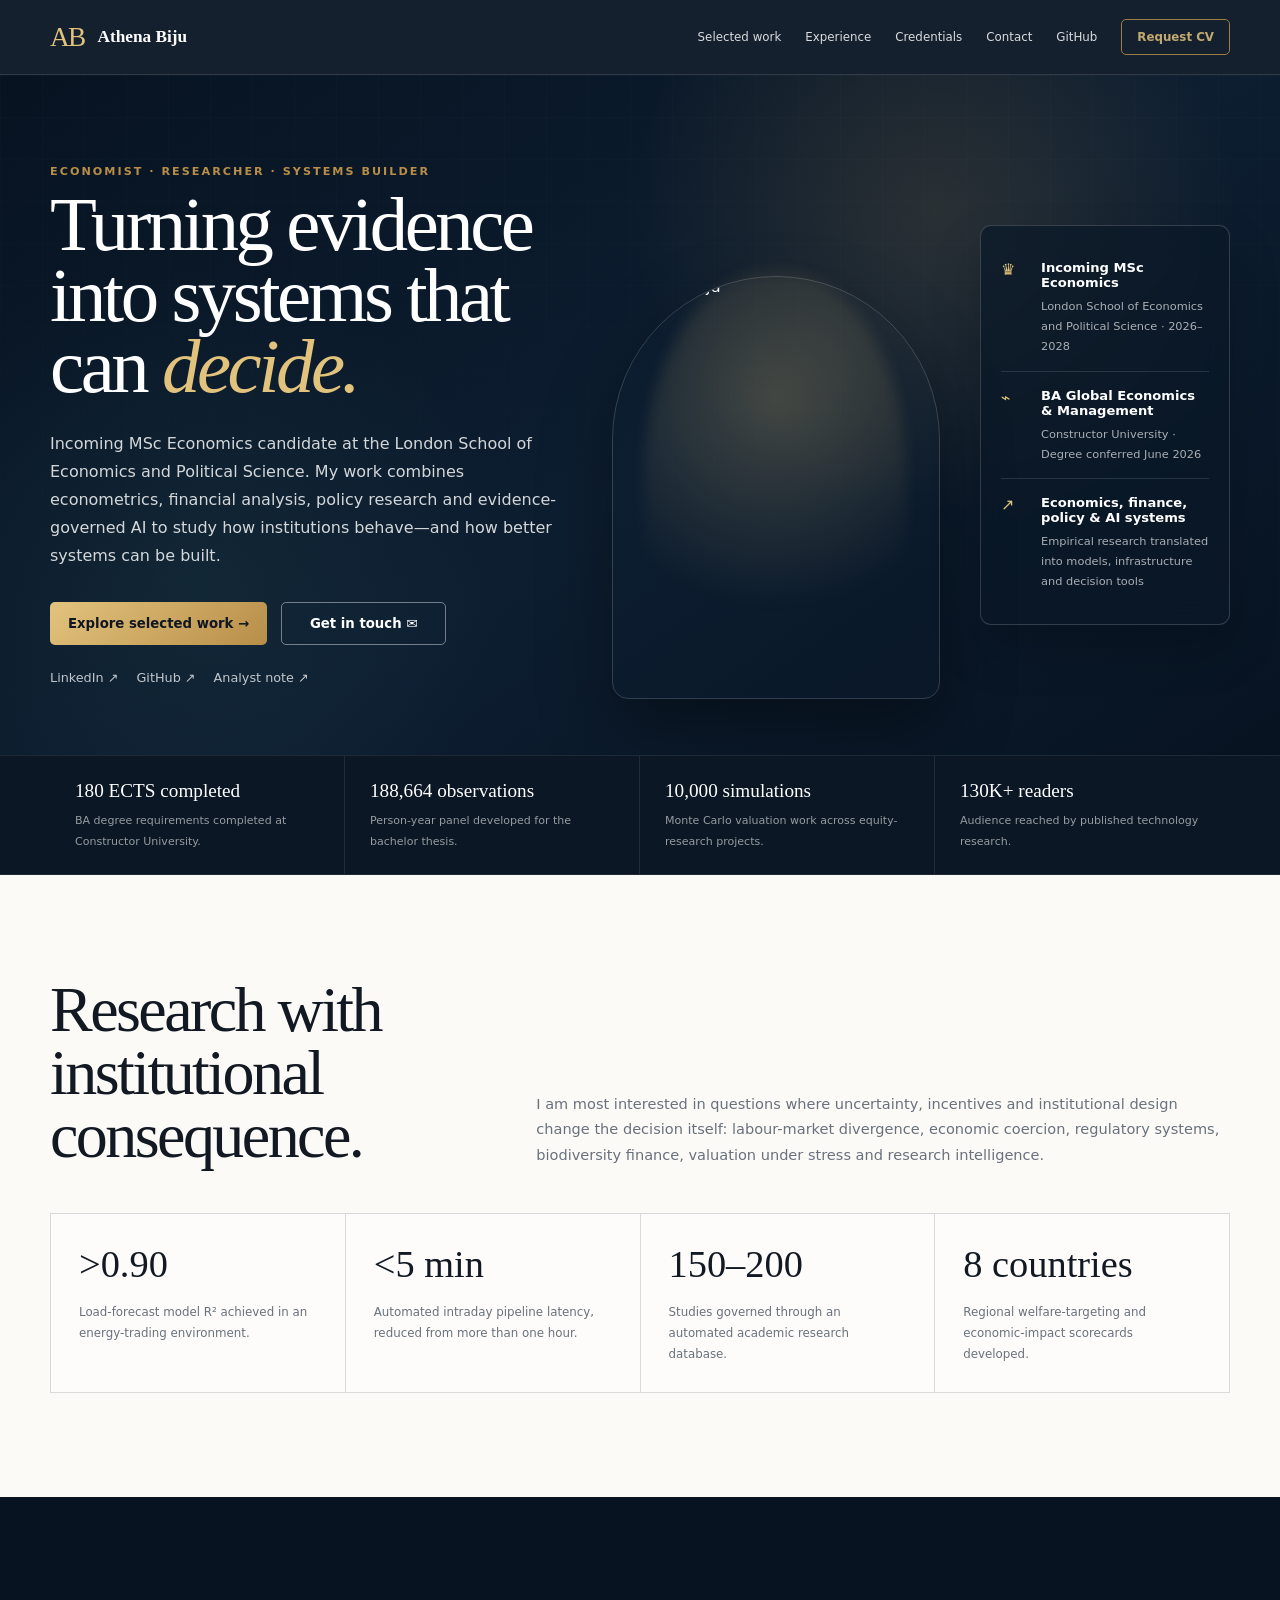
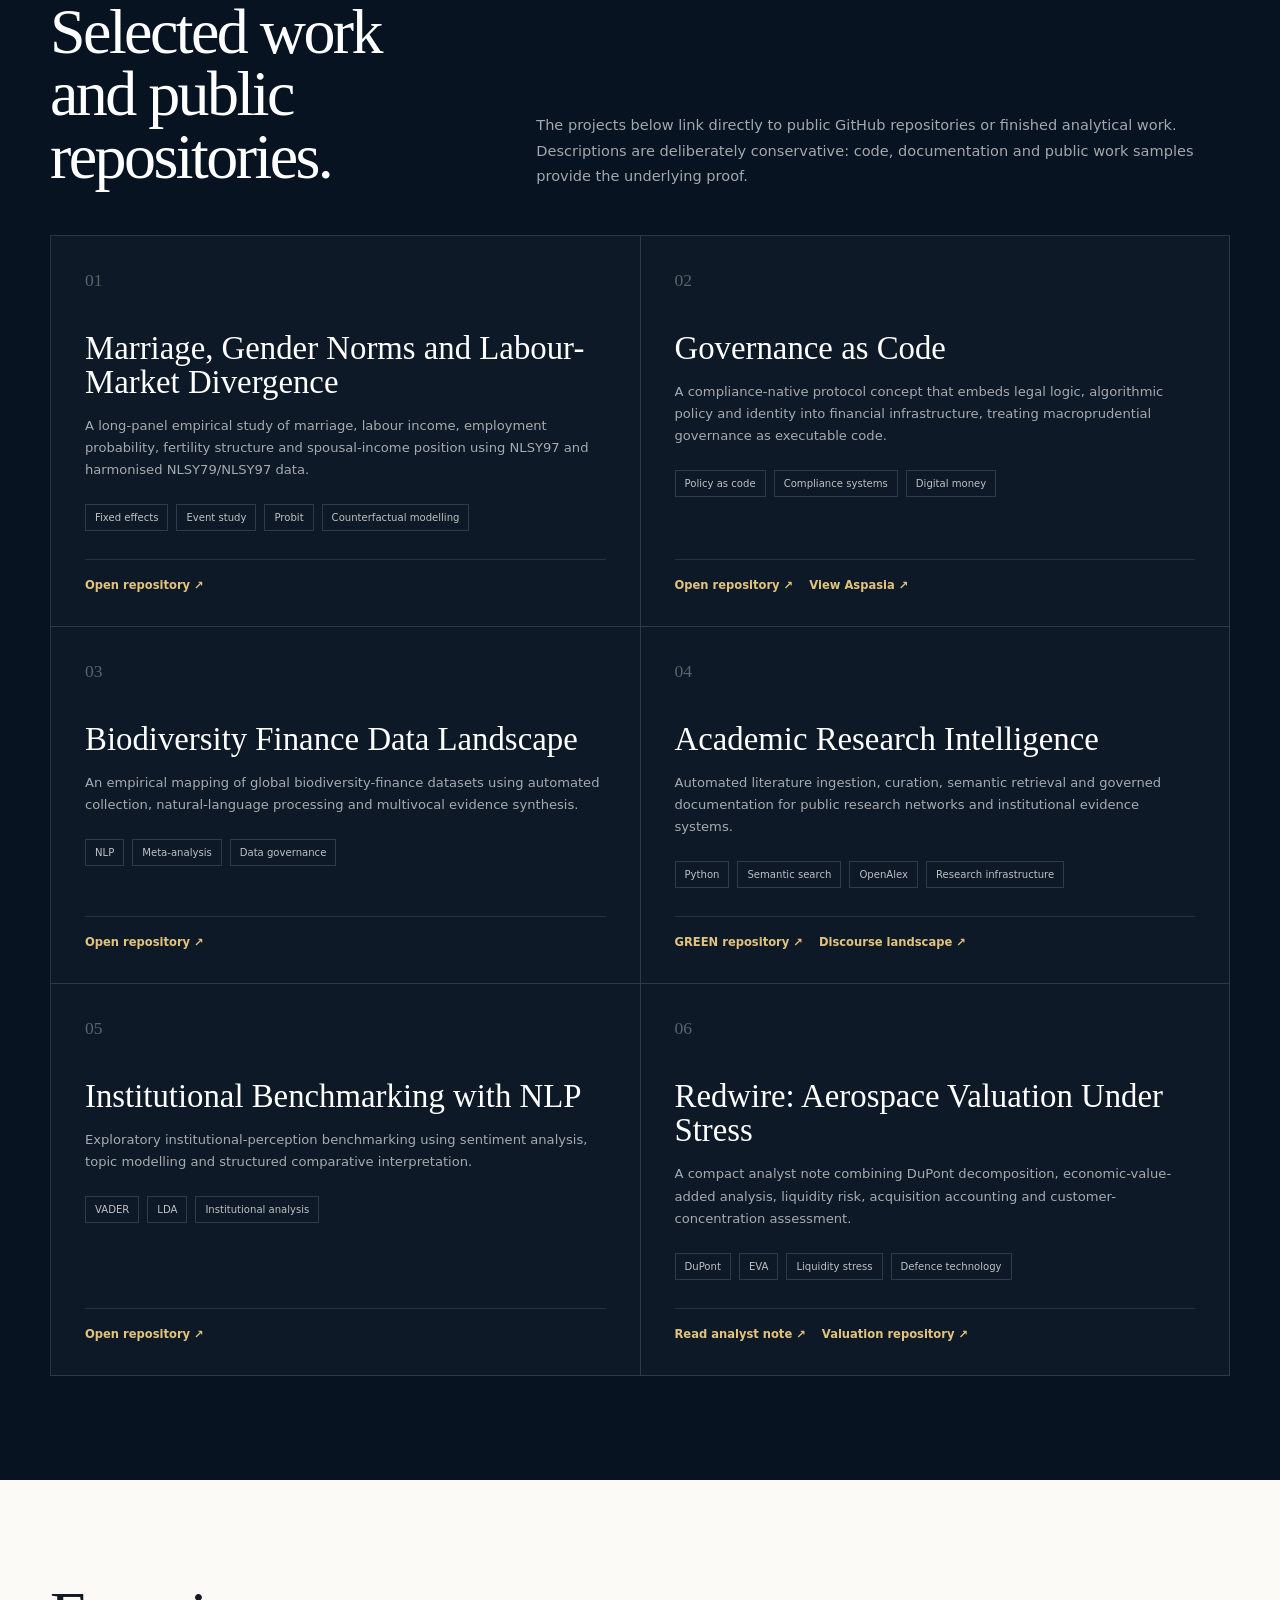
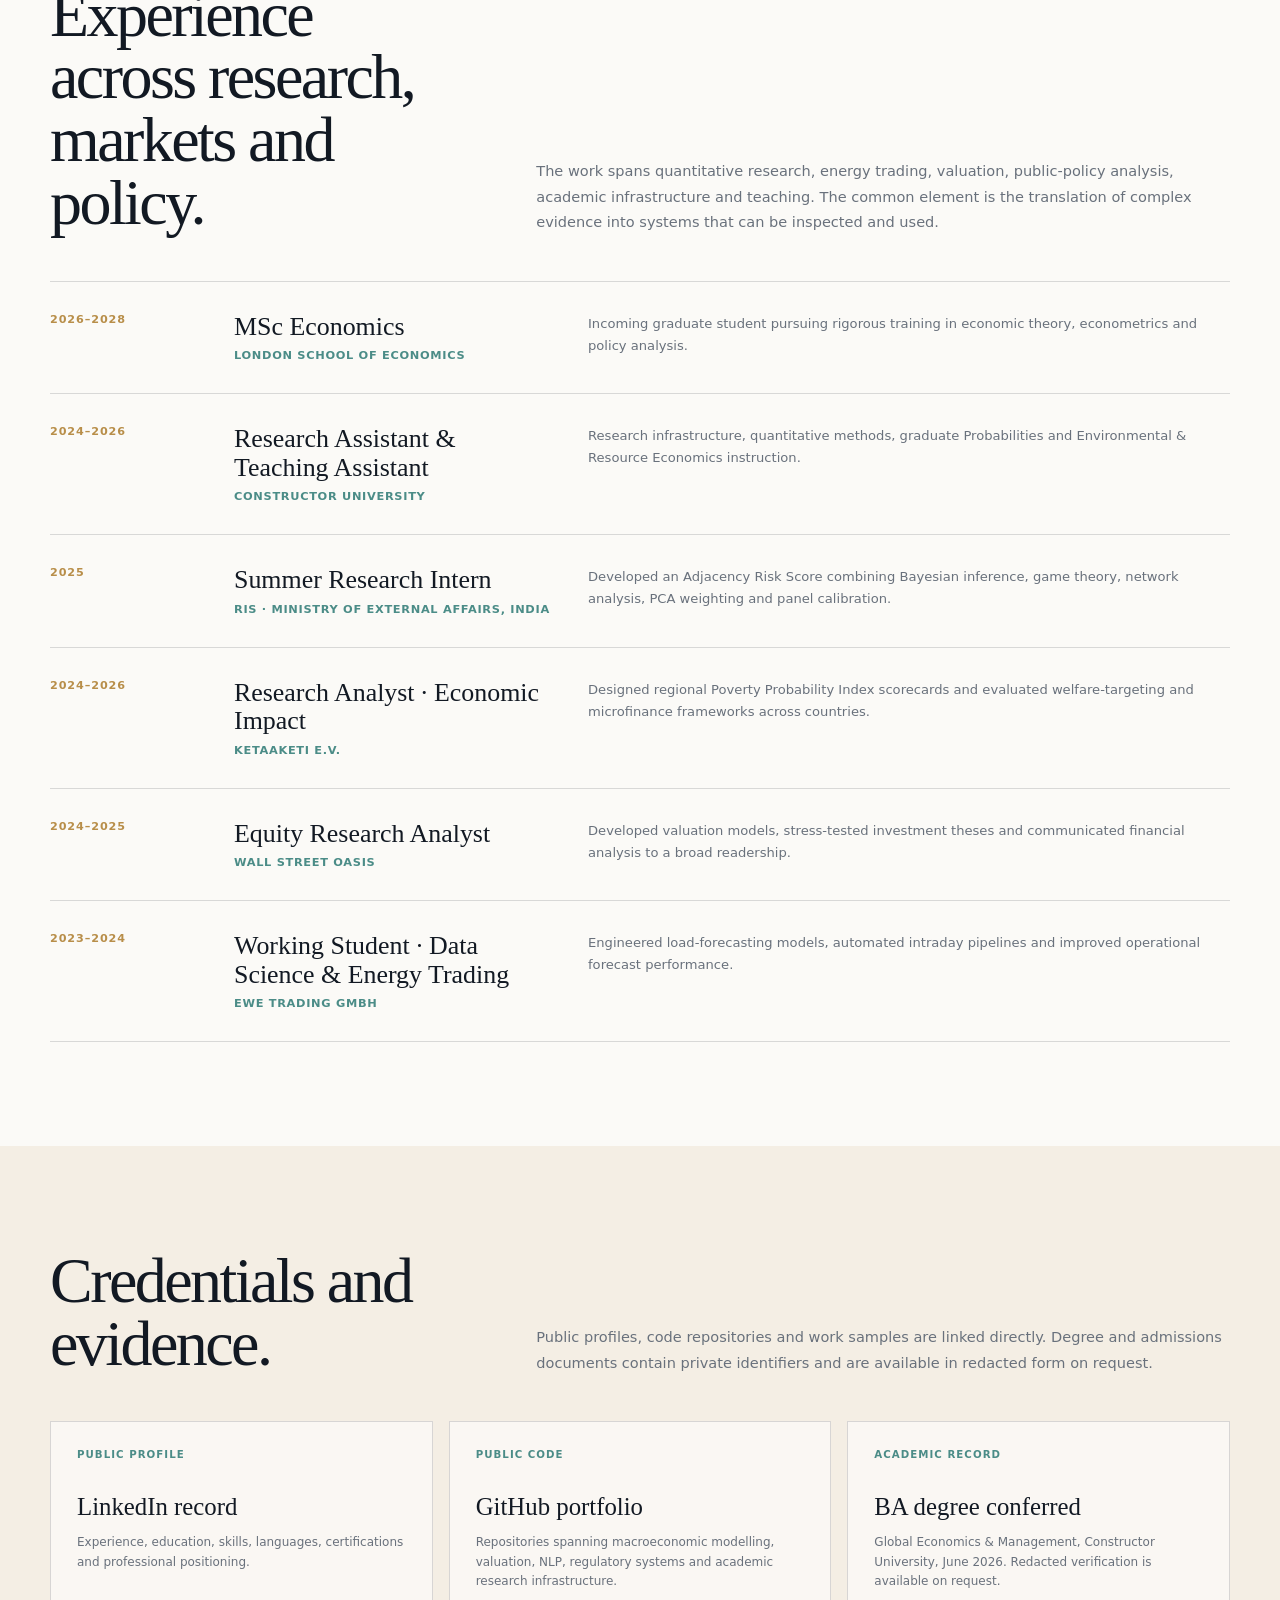
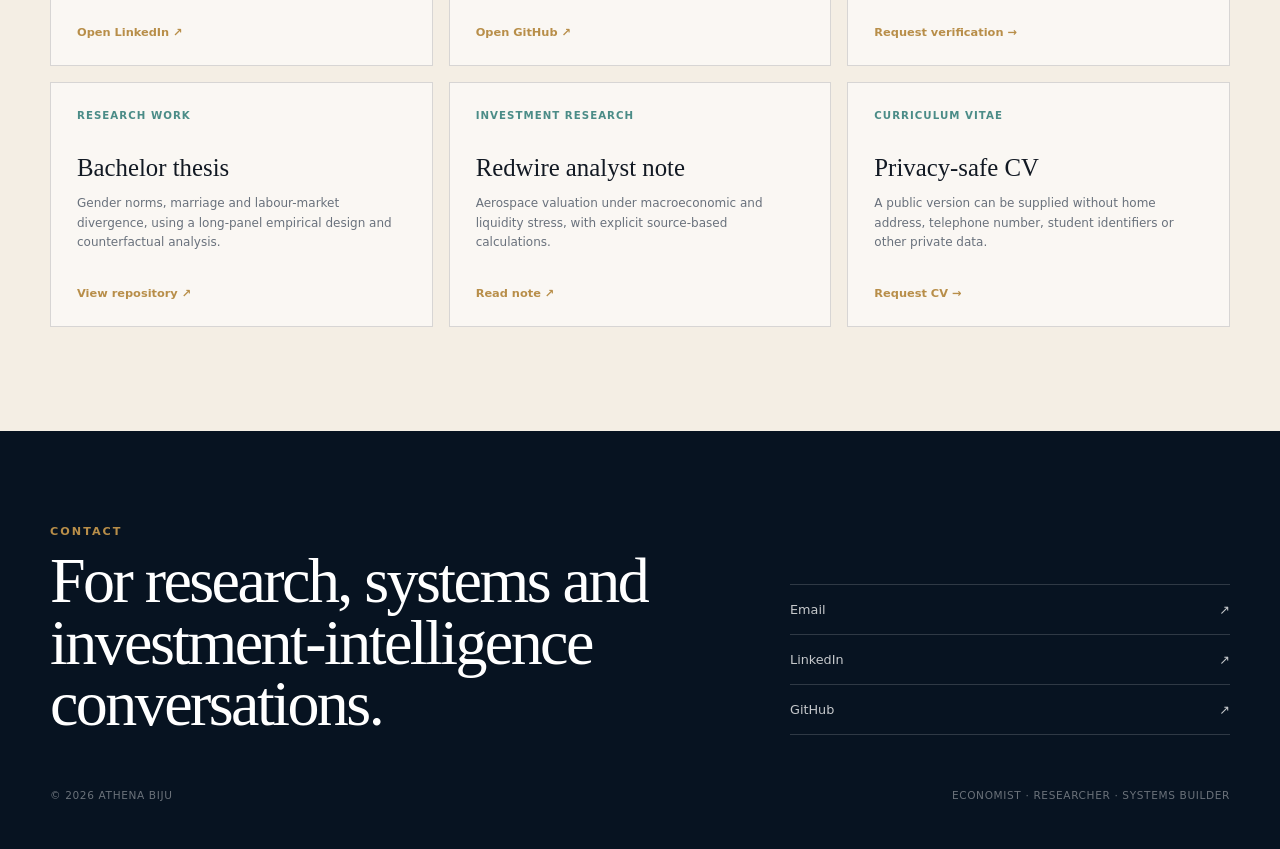
==== index.html @ f839a280 "Add Athena Biju portfolio website" ====
<!DOCTYPE html>
<html lang="en">
<head>
  <meta charset="UTF-8" />
  <meta name="viewport" content="width=device-width, initial-scale=1.0" />
  <title>Athena Biju — Economist, Researcher & Systems Builder</title>
  <meta name="description" content="Athena Biju is an economist, researcher and systems builder working across economics, finance, public policy, empirical research and evidence-governed AI." />
  <meta name="theme-color" content="#071321" />
  <meta property="og:title" content="Athena Biju — Economist, Researcher & Systems Builder" />
  <meta property="og:description" content="Research, modelling and evidence-governed systems across economics, finance, policy and institutional design." />
  <meta property="og:type" content="website" />
  <meta property="og:image" content="https://avatars.githubusercontent.com/u/200652830?v=4" />
  <style>
    :root{--navy:#071321;--navy2:#0d1e31;--paper:#fbfaf7;--cream:#f4eee4;--ink:#121923;--gold:#b88e49;--gold2:#e2c37d;--teal:#4b8c87;--muted:#69717c;--line:rgba(15,25,38,.15);--white:#fff;--shell:min(1180px,calc(100vw - 40px));--serif:Georgia,"Times New Roman",serif;--sans:Inter,ui-sans-serif,system-ui,-apple-system,BlinkMacSystemFont,"Segoe UI",sans-serif}
    *{box-sizing:border-box}html{scroll-behavior:smooth}body{margin:0;color:var(--ink);background:var(--paper);font-family:var(--sans);text-rendering:optimizeLegibility}a{color:inherit;text-decoration:none}.shell{width:var(--shell);margin:auto}.eyebrow{margin:0 0 12px;color:var(--gold);font-size:.7rem;font-weight:800;letter-spacing:.18em;text-transform:uppercase}
    header{position:sticky;top:0;z-index:50;color:#fff;background:rgba(7,19,33,.94);border-bottom:1px solid rgba(255,255,255,.12);backdrop-filter:blur(16px)}.nav{min-height:74px;display:flex;align-items:center;justify-content:space-between;gap:24px}.brand{display:flex;align-items:center;gap:13px;font-family:var(--serif);font-size:1.08rem;font-weight:700}.monogram{color:var(--gold2);font-size:1.7rem;font-weight:500;letter-spacing:-.06em}.navlinks{display:flex;align-items:center;gap:24px;font-size:.74rem}.navlinks a{opacity:.84}.navlinks a:hover{color:var(--gold2);opacity:1}.navbutton{padding:10px 15px;color:var(--gold2);border:1px solid var(--gold);border-radius:5px;font-weight:750}.menubutton{display:none;width:42px;height:42px;color:#fff;background:transparent;border:1px solid rgba(255,255,255,.25);border-radius:5px}
    .hero{position:relative;overflow:hidden;color:#fff;background:radial-gradient(circle at 73% 20%,rgba(184,142,73,.17),transparent 28%),radial-gradient(circle at 15% 74%,rgba(75,140,135,.1),transparent 26%),linear-gradient(145deg,#071321 0%,#0d1e31 54%,#071321 100%)}.hero:before{content:"";position:absolute;inset:0;background-image:linear-gradient(rgba(255,255,255,.025) 1px,transparent 1px),linear-gradient(90deg,rgba(255,255,255,.025) 1px,transparent 1px);background-size:42px 42px;mask-image:linear-gradient(to bottom,rgba(0,0,0,.65),transparent)}.herogrid{position:relative;z-index:2;min-height:680px;display:grid;grid-template-columns:minmax(0,1.08fr) minmax(310px,.68fr) minmax(250px,.48fr);gap:40px;align-items:center;padding:76px 0 56px}.herocopy h1{max-width:760px;margin:0;font-family:var(--serif);font-size:clamp(3.45rem,6vw,6.5rem);line-height:.92;font-weight:500;letter-spacing:-.045em}.herocopy h1 em{color:var(--gold2);font-weight:500}.lede{max-width:690px;margin:28px 0 0;color:rgba(255,255,255,.82);font-size:1rem;line-height:1.74}.actions{display:flex;flex-wrap:wrap;gap:14px;margin-top:32px}.button{display:inline-flex;align-items:center;justify-content:center;gap:11px;min-width:165px;padding:13px 18px;border-radius:5px;font-size:.83rem;font-weight:800;transition:.2s}.button:hover{transform:translateY(-2px)}.primary{color:#111722;background:linear-gradient(135deg,var(--gold2),var(--gold))}.secondary{color:#fff;border:1px solid rgba(255,255,255,.42)}.socials{display:flex;flex-wrap:wrap;gap:18px;margin-top:25px;color:rgba(255,255,255,.74);font-size:.8rem}.socials a:hover{color:var(--gold2)}
    .portraitwrap{position:relative;align-self:end;min-height:535px;display:flex;align-items:flex-end;justify-content:center}.portraitglow{position:absolute;inset:20% 10% 0;border-radius:48% 48% 18% 18%;background:radial-gradient(circle at 50% 30%,rgba(226,195,125,.24),rgba(7,19,33,0) 64%);filter:blur(7px)}.portrait{position:relative;z-index:2;width:min(100%,410px);aspect-ratio:4/5.15;overflow:hidden;border-radius:180px 180px 18px 18px;border:1px solid rgba(255,255,255,.16);box-shadow:0 30px 70px rgba(0,0,0,.36)}.portrait img{width:100%;height:100%;object-fit:cover;object-position:center 20%}.credcard{align-self:center;padding:18px 20px;border:1px solid rgba(255,255,255,.17);border-radius:11px;background:rgba(10,24,39,.72);box-shadow:0 24px 50px rgba(0,0,0,.18);backdrop-filter:blur(14px)}.credential{display:grid;grid-template-columns:28px 1fr;gap:12px;padding:16px 0;border-bottom:1px solid rgba(255,255,255,.12)}.credential:last-child{border-bottom:0}.credential .icon{color:var(--gold2)}.credential strong{display:block;margin-bottom:5px;font-size:.82rem}.credential span{color:rgba(255,255,255,.65);font-size:.71rem;line-height:1.48}
    .proofstrip{color:#fff;background:#0b1724;border-top:1px solid rgba(255,255,255,.08);border-bottom:1px solid rgba(255,255,255,.08)}.proofgrid{display:grid;grid-template-columns:repeat(4,1fr)}.proof{padding:24px 25px;border-right:1px solid rgba(255,255,255,.09)}.proof:last-child{border-right:0}.proof strong{display:block;margin-bottom:7px;font-family:var(--serif);font-size:1.2rem;font-weight:500}.proof span{color:rgba(255,255,255,.57);font-size:.69rem;line-height:1.5}
    .section{padding:104px 0}.heading{display:grid;grid-template-columns:.75fr 1.25fr;gap:70px;align-items:end;margin-bottom:46px}.heading h2{margin:0;font-family:var(--serif);font-size:clamp(2.8rem,5vw,5.25rem);line-height:.98;font-weight:500;letter-spacing:-.04em}.heading p{margin:0;color:var(--muted);font-size:.91rem;line-height:1.75}.metrics{display:grid;grid-template-columns:repeat(4,1fr);border-top:1px solid var(--line);border-left:1px solid var(--line)}.metric{min-height:155px;padding:28px;border-right:1px solid var(--line);border-bottom:1px solid var(--line);background:rgba(255,255,255,.35)}.metric strong{display:block;margin-bottom:15px;font-family:var(--serif);font-size:2.4rem;font-weight:500}.metric span{color:var(--muted);font-size:.74rem;line-height:1.5}
    .work{color:#fff;background:var(--navy)}.work .heading p{color:rgba(255,255,255,.63)}.projects{display:grid;grid-template-columns:repeat(2,1fr);border-top:1px solid rgba(255,255,255,.14);border-left:1px solid rgba(255,255,255,.14)}.project{min-height:350px;display:flex;flex-direction:column;padding:34px;border-right:1px solid rgba(255,255,255,.14);border-bottom:1px solid rgba(255,255,255,.14);background:rgba(255,255,255,.022)}.project:hover{background:rgba(255,255,255,.05)}.projectindex{color:rgba(255,255,255,.32);font-family:var(--serif);font-size:1.1rem}.project h3{max-width:560px;margin:40px 0 16px;font-family:var(--serif);font-size:2.05rem;line-height:1.04;font-weight:500}.project p{max-width:590px;margin:0;color:rgba(255,255,255,.63);font-size:.82rem;line-height:1.68}.tags{display:flex;flex-wrap:wrap;gap:8px;margin:23px 0 28px}.tags span{padding:7px 9px;border:1px solid rgba(255,255,255,.15);color:rgba(255,255,255,.73);font-size:.63rem}.projectlinks{display:flex;flex-wrap:wrap;gap:16px;margin-top:auto;padding-top:18px;border-top:1px solid rgba(255,255,255,.11)}.projectlinks a{color:var(--gold2);font-size:.72rem;font-weight:800}.projectlinks a:hover{text-decoration:underline}
    .experience{border-top:1px solid var(--line)}.expitem{display:grid;grid-template-columns:150px 320px 1fr;gap:34px;padding:31px 0;border-bottom:1px solid var(--line)}.period{color:var(--gold);font-size:.7rem;font-weight:800;letter-spacing:.08em;text-transform:uppercase}.expitem h3{margin:0;font-family:var(--serif);font-size:1.62rem;font-weight:500;line-height:1.1}.org{margin-top:7px;color:var(--teal);font-size:.71rem;font-weight:800;letter-spacing:.06em;text-transform:uppercase}.expitem p{margin:0;color:var(--muted);font-size:.82rem;line-height:1.7}
    .evidence{background:var(--cream)}.evidencegrid{display:grid;grid-template-columns:repeat(3,1fr);gap:16px}.evidencecard{min-height:245px;display:flex;flex-direction:column;padding:26px;border:1px solid var(--line);background:rgba(255,255,255,.58)}.status{color:var(--teal);font-size:.64rem;font-weight:800;letter-spacing:.1em;text-transform:uppercase}.evidencecard h3{margin:34px 0 12px;font-family:var(--serif);font-size:1.55rem;font-weight:500;line-height:1.08}.evidencecard p{margin:0;color:var(--muted);font-size:.75rem;line-height:1.62}.evidencecard a{margin-top:auto;padding-top:18px;color:var(--gold);font-size:.71rem;font-weight:800}
    footer{color:#fff;background:var(--navy);padding:94px 0 48px}.contactgrid{display:grid;grid-template-columns:1.2fr .8fr;gap:80px;align-items:end}.contactgrid h2{margin:0;font-family:var(--serif);font-size:clamp(3.1rem,5vw,5.7rem);line-height:.96;font-weight:500;letter-spacing:-.04em}.contactlinks{display:grid;border-top:1px solid rgba(255,255,255,.16)}.contactlinks a{display:flex;justify-content:space-between;padding:17px 0;color:rgba(255,255,255,.77);border-bottom:1px solid rgba(255,255,255,.16);font-size:.8rem}.contactlinks a:hover{color:var(--gold2)}.footline{display:flex;justify-content:space-between;gap:24px;padding-top:54px;color:rgba(255,255,255,.4);font-size:.66rem;letter-spacing:.06em;text-transform:uppercase}
    @media(max-width:1080px){.herogrid{grid-template-columns:1.1fr .9fr}.credcard{grid-column:1/-1;display:grid;grid-template-columns:repeat(3,1fr)}.credential{border-bottom:0;border-right:1px solid rgba(255,255,255,.12)}.credential:last-child{border-right:0}.proofgrid,.metrics{grid-template-columns:repeat(2,1fr)}.evidencegrid{grid-template-columns:repeat(2,1fr)}}
    @media(max-width:820px){.menubutton{display:block}.navlinks{position:absolute;top:74px;left:0;right:0;display:none;flex-direction:column;align-items:flex-start;gap:0;padding:14px 21px 22px;background:var(--navy);border-bottom:1px solid rgba(255,255,255,.14)}.navlinks.open{display:flex}.navlinks a{width:100%;padding:12px 0}.herogrid,.heading,.contactgrid{grid-template-columns:1fr}.portraitwrap{min-height:440px}.portrait{width:min(82vw,360px)}.credcard{grid-template-columns:1fr}.credential{border-right:0;border-bottom:1px solid rgba(255,255,255,.12)}.projects,.evidencegrid{grid-template-columns:1fr}.expitem{grid-template-columns:1fr;gap:12px}}
    @media(max-width:560px){:root{--shell:min(100vw - 28px,1180px)}.herocopy h1{font-size:3.25rem}.actions{flex-direction:column}.button{width:100%}.proofgrid,.metrics{grid-template-columns:1fr}.footline{flex-direction:column}}
  </style>
</head>
<body>
  <header>
    <div class="nav shell">
      <a class="brand" href="#top"><span class="monogram">AB</span><span>Athena Biju</span></a>
      <button class="menubutton" id="menuButton" aria-label="Open navigation">☰</button>
      <nav class="navlinks" id="navLinks">
        <a href="#work">Selected work</a><a href="#experience">Experience</a><a href="#credentials">Credentials</a><a href="#contact">Contact</a>
        <a href="https://github.com/athena-biju" target="_blank" rel="noreferrer">GitHub</a>
        <a class="navbutton" href="mailto:athena.biju1711@gmail.com?subject=CV%20request">Request CV</a>
      </nav>
    </div>
  </header>

  <main>
    <section class="hero" id="top">
      <div class="herogrid shell">
        <div class="herocopy">
          <p class="eyebrow">Economist · Researcher · Systems Builder</p>
          <h1>Turning evidence into systems that can <em>decide.</em></h1>
          <p class="lede">Incoming MSc Economics candidate at the London School of Economics and Political Science. My work combines econometrics, financial analysis, policy research and evidence-governed AI to study how institutions behave—and how better systems can be built.</p>
          <div class="actions"><a class="button primary" href="#work">Explore selected work →</a><a class="button secondary" href="mailto:athena.biju1711@gmail.com">Get in touch ✉</a></div>
          <div class="socials"><a href="https://www.linkedin.com/in/athenabiju" target="_blank" rel="noreferrer">LinkedIn ↗</a><a href="https://github.com/athena-biju" target="_blank" rel="noreferrer">GitHub ↗</a><a href="redwire-note.html">Analyst note ↗</a></div>
        </div>
        <div class="portraitwrap"><div class="portraitglow"></div><div class="portrait"><img src="https://avatars.githubusercontent.com/u/200652830?v=4" alt="Athena Biju" /></div></div>
        <aside class="credcard">
          <div class="credential"><div class="icon">♛</div><div><strong>Incoming MSc Economics</strong><span>London School of Economics and Political Science · 2026–2028</span></div></div>
          <div class="credential"><div class="icon">⌁</div><div><strong>BA Global Economics & Management</strong><span>Constructor University · Degree conferred June 2026</span></div></div>
          <div class="credential"><div class="icon">↗</div><div><strong>Economics, finance, policy & AI systems</strong><span>Empirical research translated into models, infrastructure and decision tools</span></div></div>
        </aside>
      </div>
    </section>

    <section class="proofstrip"><div class="proofgrid shell">
      <div class="proof"><strong>180 ECTS completed</strong><span>BA degree requirements completed at Constructor University.</span></div>
      <div class="proof"><strong>188,664 observations</strong><span>Person-year panel developed for the bachelor thesis.</span></div>
      <div class="proof"><strong>10,000 simulations</strong><span>Monte Carlo valuation work across equity-research projects.</span></div>
      <div class="proof"><strong>130K+ readers</strong><span>Audience reached by published technology research.</span></div>
    </div></section>

    <section class="section shell">
      <div class="heading"><h2>Research with institutional consequence.</h2><p>I am most interested in questions where uncertainty, incentives and institutional design change the decision itself: labour-market divergence, economic coercion, regulatory systems, biodiversity finance, valuation under stress and research intelligence.</p></div>
      <div class="metrics">
        <article class="metric"><strong>&gt;0.90</strong><span>Load-forecast model R² achieved in an energy-trading environment.</span></article>
        <article class="metric"><strong>&lt;5 min</strong><span>Automated intraday pipeline latency, reduced from more than one hour.</span></article>
        <article class="metric"><strong>150–200</strong><span>Studies governed through an automated academic research database.</span></article>
        <article class="metric"><strong>8 countries</strong><span>Regional welfare-targeting and economic-impact scorecards developed.</span></article>
      </div>
    </section>

    <section class="section work" id="work"><div class="shell">
      <div class="heading"><h2>Selected work and public repositories.</h2><p>The projects below link directly to public GitHub repositories or finished analytical work. Descriptions are deliberately conservative: code, documentation and public work samples provide the underlying proof.</p></div>
      <div class="projects">
        <article class="project"><span class="projectindex">01</span><h3>Marriage, Gender Norms and Labour-Market Divergence</h3><p>A long-panel empirical study of marriage, labour income, employment probability, fertility structure and spousal-income position using NLSY97 and harmonised NLSY79/NLSY97 data.</p><div class="tags"><span>Fixed effects</span><span>Event study</span><span>Probit</span><span>Counterfactual modelling</span></div><div class="projectlinks"><a href="https://github.com/athena-biju/behavioural-macro-friction" target="_blank" rel="noreferrer">Open repository ↗</a></div></article>
        <article class="project"><span class="projectindex">02</span><h3>Governance as Code</h3><p>A compliance-native protocol concept that embeds legal logic, algorithmic policy and identity into financial infrastructure, treating macroprudential governance as executable code.</p><div class="tags"><span>Policy as code</span><span>Compliance systems</span><span>Digital money</span></div><div class="projectlinks"><a href="https://github.com/athena-biju/governance-as-code" target="_blank" rel="noreferrer">Open repository ↗</a><a href="https://github.com/athena-biju/aspasia" target="_blank" rel="noreferrer">View Aspasia ↗</a></div></article>
        <article class="project"><span class="projectindex">03</span><h3>Biodiversity Finance Data Landscape</h3><p>An empirical mapping of global biodiversity-finance datasets using automated collection, natural-language processing and multivocal evidence synthesis.</p><div class="tags"><span>NLP</span><span>Meta-analysis</span><span>Data governance</span></div><div class="projectlinks"><a href="https://github.com/athena-biju/mlr-biodiversity-finance" target="_blank" rel="noreferrer">Open repository ↗</a></div></article>
        <article class="project"><span class="projectindex">04</span><h3>Academic Research Intelligence</h3><p>Automated literature ingestion, curation, semantic retrieval and governed documentation for public research networks and institutional evidence systems.</p><div class="tags"><span>Python</span><span>Semantic search</span><span>OpenAlex</span><span>Research infrastructure</span></div><div class="projectlinks"><a href="https://github.com/athena-biju/green-lit-review" target="_blank" rel="noreferrer">GREEN repository ↗</a><a href="https://github.com/athena-biju/nlp-research-literature-discourse-landscape" target="_blank" rel="noreferrer">Discourse landscape ↗</a></div></article>
        <article class="project"><span class="projectindex">05</span><h3>Institutional Benchmarking with NLP</h3><p>Exploratory institutional-perception benchmarking using sentiment analysis, topic modelling and structured comparative interpretation.</p><div class="tags"><span>VADER</span><span>LDA</span><span>Institutional analysis</span></div><div class="projectlinks"><a href="https://github.com/athena-biju/nlp-institutional-benchmarking" target="_blank" rel="noreferrer">Open repository ↗</a></div></article>
        <article class="project"><span class="projectindex">06</span><h3>Redwire: Aerospace Valuation Under Stress</h3><p>A compact analyst note combining DuPont decomposition, economic-value-added analysis, liquidity risk, acquisition accounting and customer-concentration assessment.</p><div class="tags"><span>DuPont</span><span>EVA</span><span>Liquidity stress</span><span>Defence technology</span></div><div class="projectlinks"><a href="redwire-note.html">Read analyst note ↗</a><a href="https://github.com/athena-biju/financial-engine-valuation-simulator" target="_blank" rel="noreferrer">Valuation repository ↗</a></div></article>
      </div>
    </div></section>

    <section class="section shell" id="experience">
      <div class="heading"><h2>Experience across research, markets and policy.</h2><p>The work spans quantitative research, energy trading, valuation, public-policy analysis, academic infrastructure and teaching. The common element is the translation of complex evidence into systems that can be inspected and used.</p></div>
      <div class="experience">
        <article class="expitem"><div class="period">2026–2028</div><div><h3>MSc Economics</h3><div class="org">London School of Economics</div></div><p>Incoming graduate student pursuing rigorous training in economic theory, econometrics and policy analysis.</p></article>
        <article class="expitem"><div class="period">2024–2026</div><div><h3>Research Assistant & Teaching Assistant</h3><div class="org">Constructor University</div></div><p>Research infrastructure, quantitative methods, graduate Probabilities and Environmental & Resource Economics instruction.</p></article>
        <article class="expitem"><div class="period">2025</div><div><h3>Summer Research Intern</h3><div class="org">RIS · Ministry of External Affairs, India</div></div><p>Developed an Adjacency Risk Score combining Bayesian inference, game theory, network analysis, PCA weighting and panel calibration.</p></article>
        <article class="expitem"><div class="period">2024–2026</div><div><h3>Research Analyst · Economic Impact</h3><div class="org">KETAAKETI e.V.</div></div><p>Designed regional Poverty Probability Index scorecards and evaluated welfare-targeting and microfinance frameworks across countries.</p></article>
        <article class="expitem"><div class="period">2024–2025</div><div><h3>Equity Research Analyst</h3><div class="org">Wall Street Oasis</div></div><p>Developed valuation models, stress-tested investment theses and communicated financial analysis to a broad readership.</p></article>
        <article class="expitem"><div class="period">2023–2024</div><div><h3>Working Student · Data Science & Energy Trading</h3><div class="org">EWE Trading GmbH</div></div><p>Engineered load-forecasting models, automated intraday pipelines and improved operational forecast performance.</p></article>
      </div>
    </section>

    <section class="section evidence" id="credentials"><div class="shell">
      <div class="heading"><h2>Credentials and evidence.</h2><p>Public profiles, code repositories and work samples are linked directly. Degree and admissions documents contain private identifiers and are available in redacted form on request.</p></div>
      <div class="evidencegrid">
        <article class="evidencecard"><span class="status">Public profile</span><h3>LinkedIn record</h3><p>Experience, education, skills, languages, certifications and professional positioning.</p><a href="https://www.linkedin.com/in/athenabiju" target="_blank" rel="noreferrer">Open LinkedIn ↗</a></article>
        <article class="evidencecard"><span class="status">Public code</span><h3>GitHub portfolio</h3><p>Repositories spanning macroeconomic modelling, valuation, NLP, regulatory systems and academic research infrastructure.</p><a href="https://github.com/athena-biju" target="_blank" rel="noreferrer">Open GitHub ↗</a></article>
        <article class="evidencecard"><span class="status">Academic record</span><h3>BA degree conferred</h3><p>Global Economics & Management, Constructor University, June 2026. Redacted verification is available on request.</p><a href="mailto:athena.biju1711@gmail.com?subject=Academic%20credential%20verification">Request verification →</a></article>
        <article class="evidencecard"><span class="status">Research work</span><h3>Bachelor thesis</h3><p>Gender norms, marriage and labour-market divergence, using a long-panel empirical design and counterfactual analysis.</p><a href="https://github.com/athena-biju/behavioural-macro-friction" target="_blank" rel="noreferrer">View repository ↗</a></article>
        <article class="evidencecard"><span class="status">Investment research</span><h3>Redwire analyst note</h3><p>Aerospace valuation under macroeconomic and liquidity stress, with explicit source-based calculations.</p><a href="redwire-note.html">Read note ↗</a></article>
        <article class="evidencecard"><span class="status">Curriculum vitae</span><h3>Privacy-safe CV</h3><p>A public version can be supplied without home address, telephone number, student identifiers or other private data.</p><a href="mailto:athena.biju1711@gmail.com?subject=CV%20request">Request CV →</a></article>
      </div>
    </div></section>
  </main>

  <footer id="contact"><div class="shell"><p class="eyebrow">Contact</p><div class="contactgrid"><h2>For research, systems and investment-intelligence conversations.</h2><div class="contactlinks"><a href="mailto:athena.biju1711@gmail.com"><span>Email</span><span>↗</span></a><a href="https://www.linkedin.com/in/athenabiju" target="_blank" rel="noreferrer"><span>LinkedIn</span><span>↗</span></a><a href="https://github.com/athena-biju" target="_blank" rel="noreferrer"><span>GitHub</span><span>↗</span></a></div></div><div class="footline"><span>© <span id="year"></span> Athena Biju</span><span>Economist · Researcher · Systems Builder</span></div></div></footer>

  <script>
    const button=document.getElementById('menuButton');const nav=document.getElementById('navLinks');button.addEventListener('click',()=>{const open=nav.classList.toggle('open');button.textContent=open?'✕':'☰'});nav.querySelectorAll('a').forEach(a=>a.addEventListener('click',()=>{nav.classList.remove('open');button.textContent='☰'}));document.getElementById('year').textContent=new Date().getFullYear();
  </script>
</body>
</html>
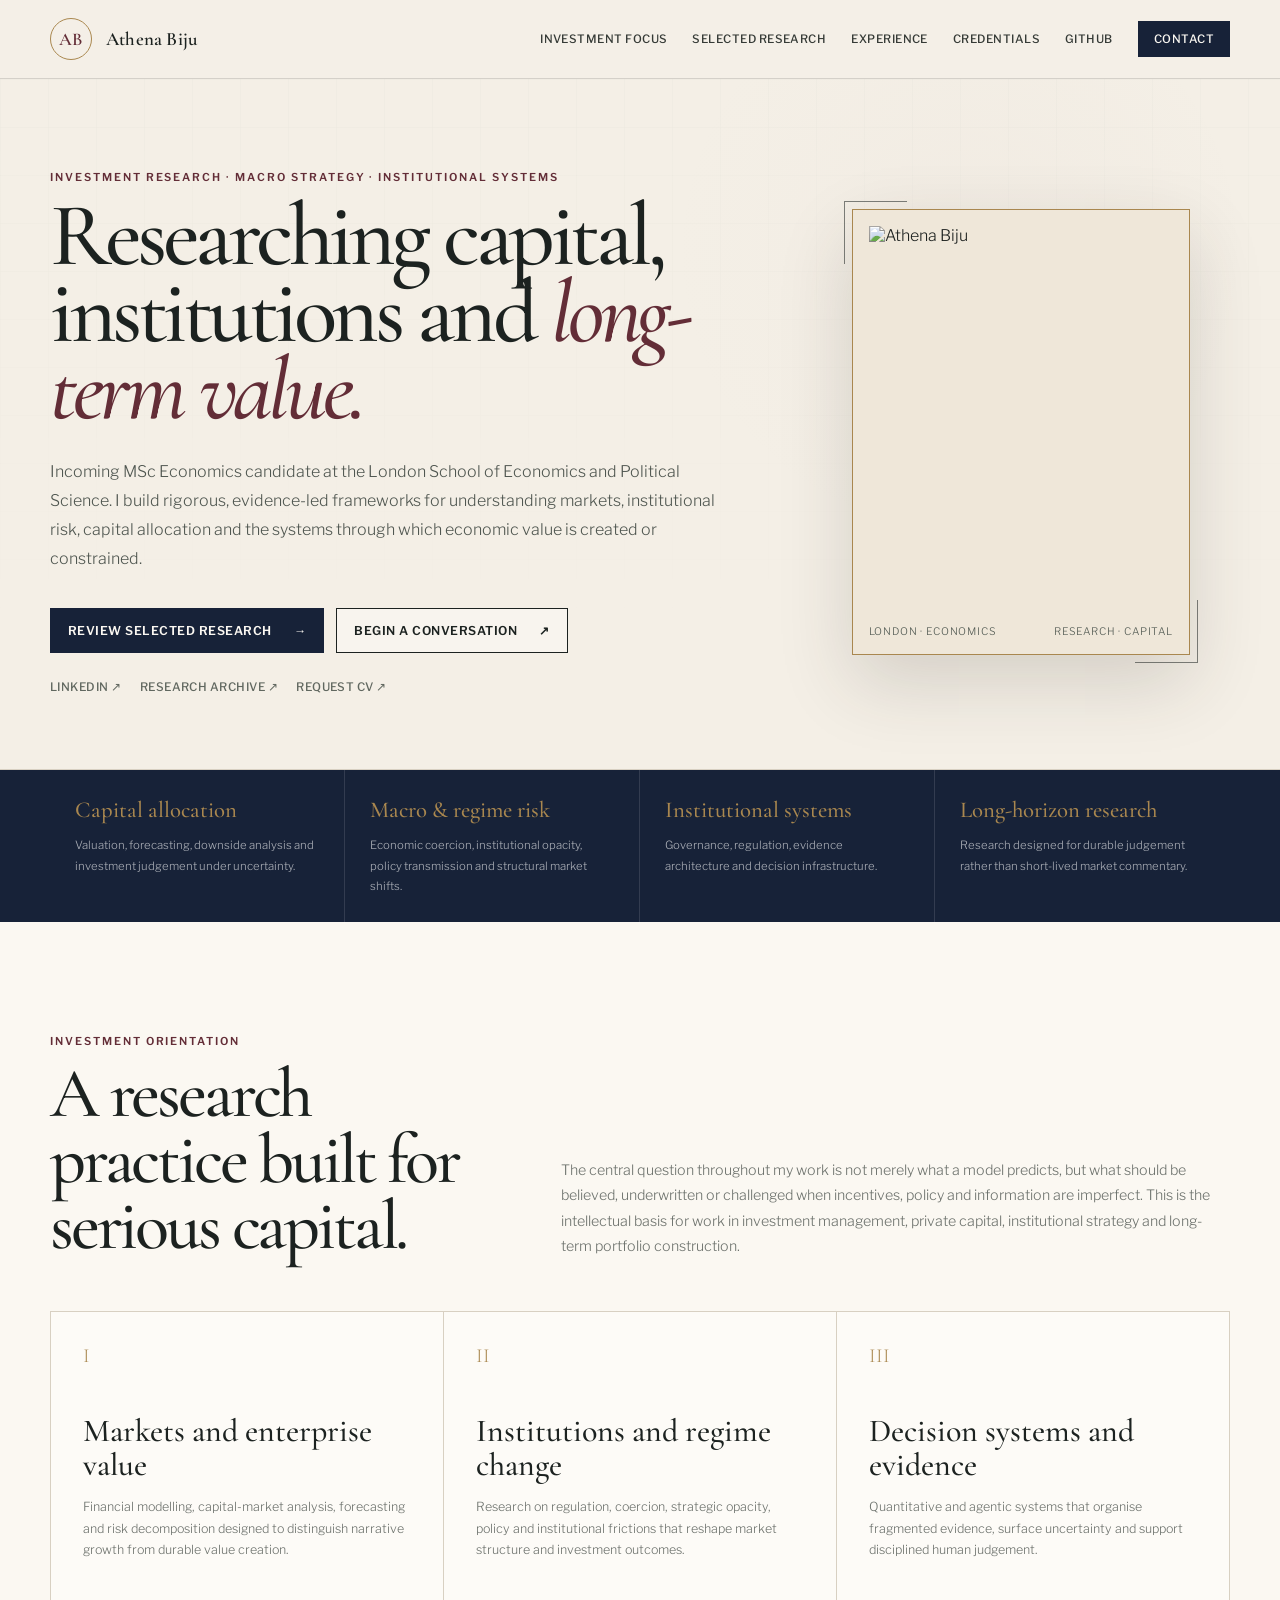
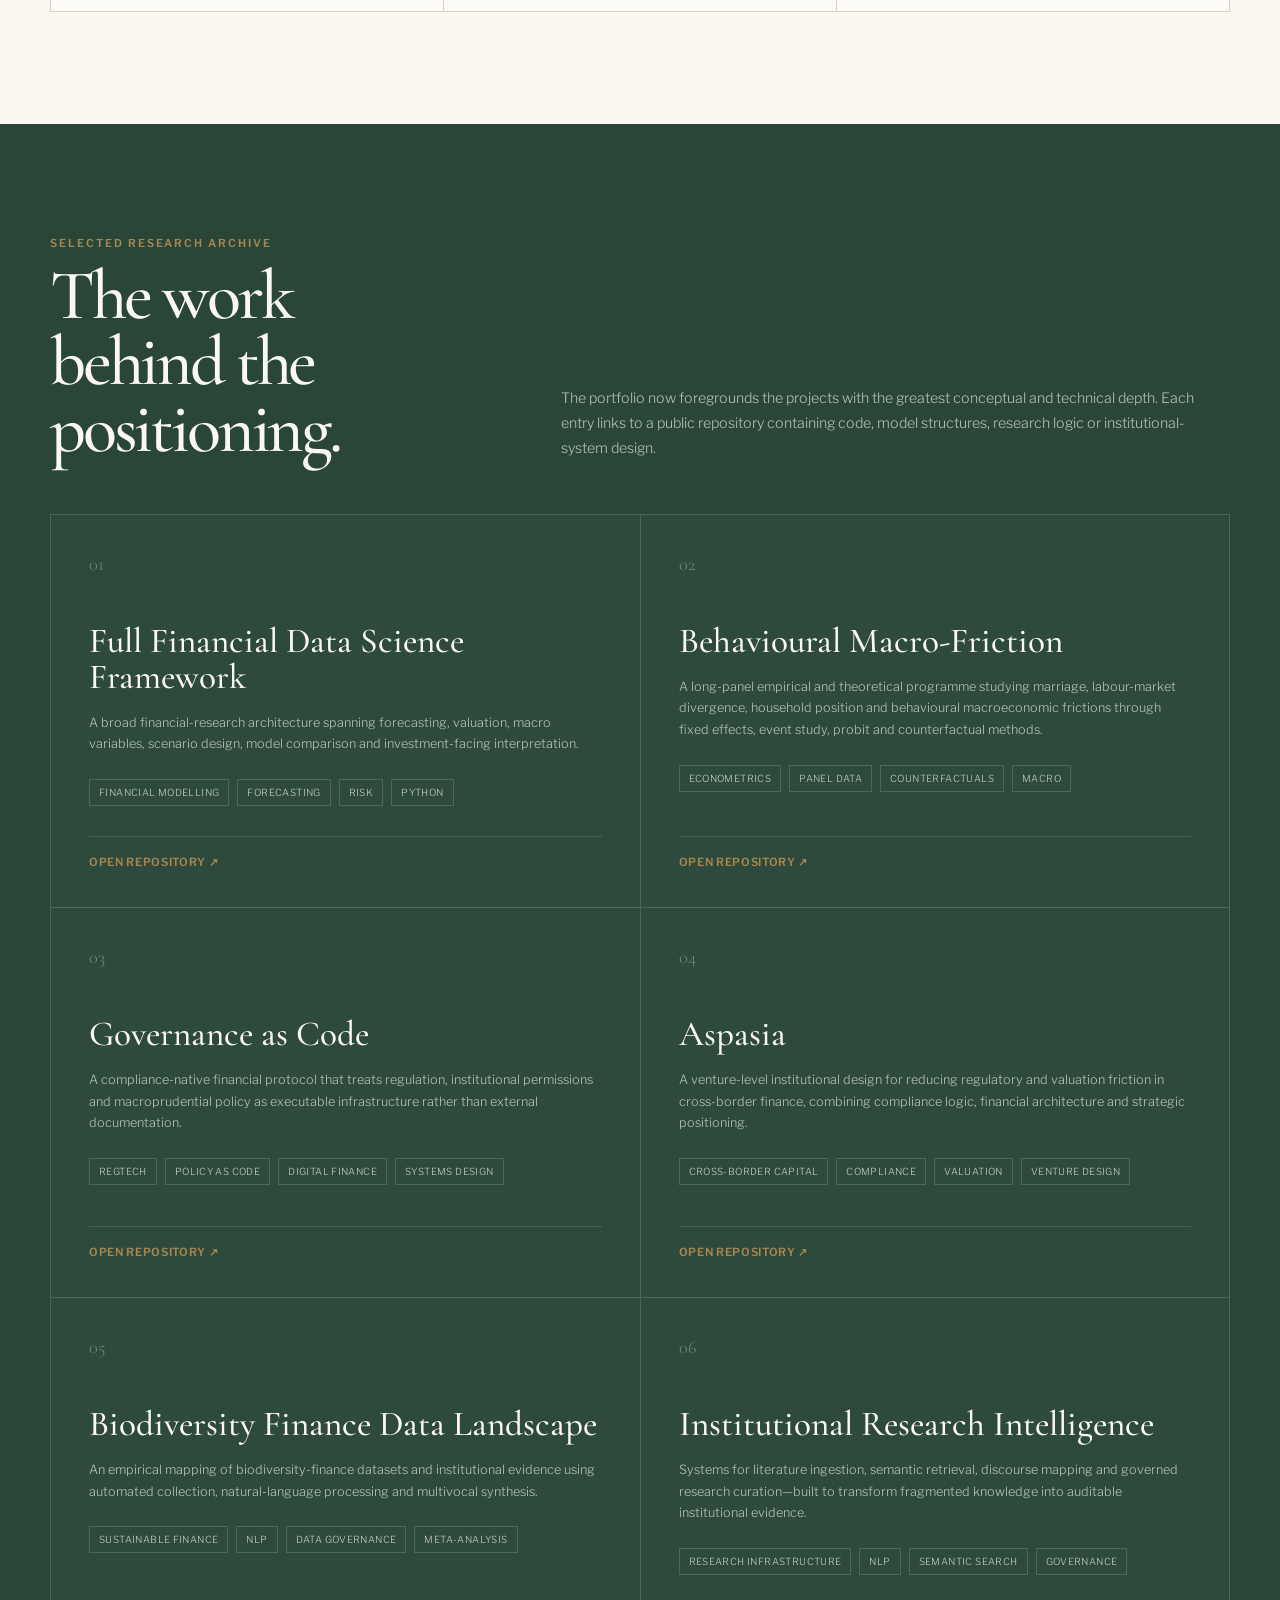
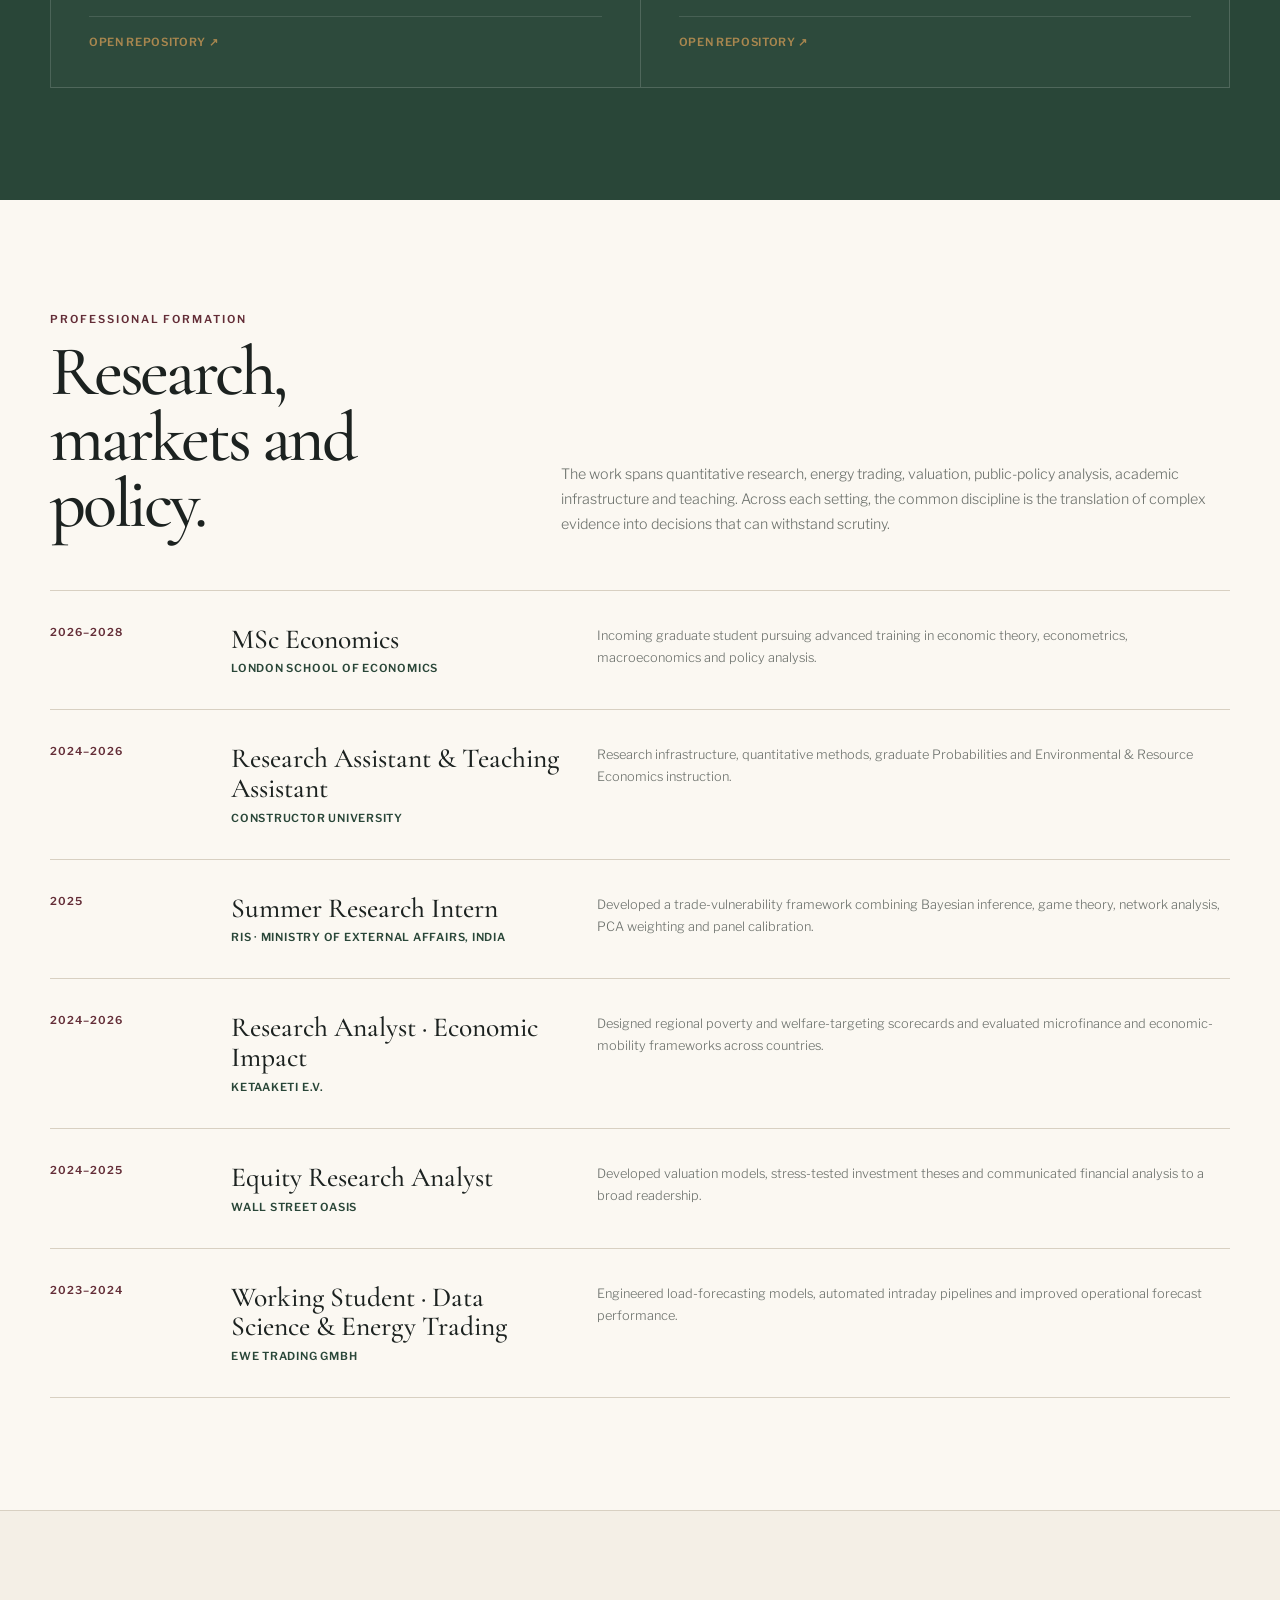
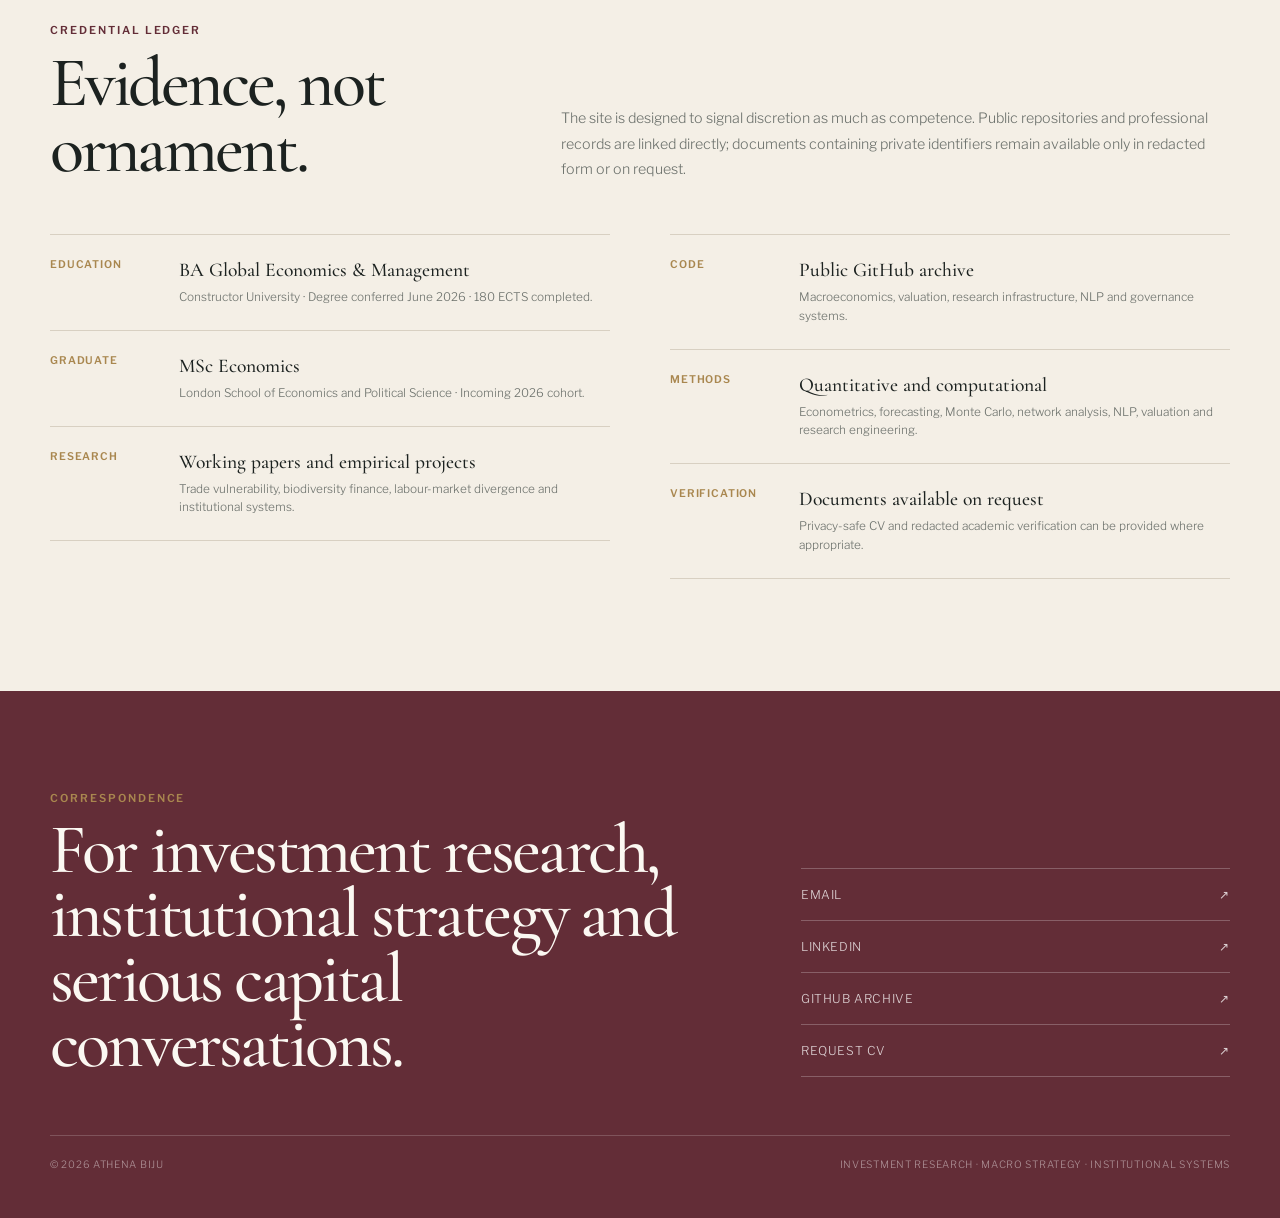
==== commit df034728: "Reposition portfolio for institutional investment and continental editorial aesthetic" ====
--- a/index.html
+++ b/index.html
@@ -3,120 +3,1004 @@
 <head>
   <meta charset="UTF-8" />
   <meta name="viewport" content="width=device-width, initial-scale=1.0" />
-  <title>Athena Biju — Economist, Researcher & Systems Builder</title>
-  <meta name="description" content="Athena Biju is an economist, researcher and systems builder working across economics, finance, public policy, empirical research and evidence-governed AI." />
-  <meta name="theme-color" content="#071321" />
-  <meta property="og:title" content="Athena Biju — Economist, Researcher & Systems Builder" />
-  <meta property="og:description" content="Research, modelling and evidence-governed systems across economics, finance, policy and institutional design." />
+  <title>Athena Biju — Investment Research, Macro Strategy & Institutional Systems</title>
+  <meta name="description" content="Athena Biju is an economist and investment researcher working across capital markets, macroeconomic risk, institutional design and quantitative systems." />
+  <meta name="theme-color" content="#f4efe6" />
+  <meta property="og:title" content="Athena Biju — Investment Research & Institutional Strategy" />
+  <meta property="og:description" content="Research on capital, institutions, macroeconomic risk and long-term value." />
   <meta property="og:type" content="website" />
   <meta property="og:image" content="https://avatars.githubusercontent.com/u/200652830?v=4" />
+  <link rel="preconnect" href="https://fonts.googleapis.com" />
+  <link rel="preconnect" href="https://fonts.gstatic.com" crossorigin />
+  <link href="https://fonts.googleapis.com/css2?family=Cormorant+Garamond:wght@400;500;600&family=Libre+Franklin:wght@300;400;500;600&display=swap" rel="stylesheet" />
   <style>
-    :root{--navy:#071321;--navy2:#0d1e31;--paper:#fbfaf7;--cream:#f4eee4;--ink:#121923;--gold:#b88e49;--gold2:#e2c37d;--teal:#4b8c87;--muted:#69717c;--line:rgba(15,25,38,.15);--white:#fff;--shell:min(1180px,calc(100vw - 40px));--serif:Georgia,"Times New Roman",serif;--sans:Inter,ui-sans-serif,system-ui,-apple-system,BlinkMacSystemFont,"Segoe UI",sans-serif}
-    *{box-sizing:border-box}html{scroll-behavior:smooth}body{margin:0;color:var(--ink);background:var(--paper);font-family:var(--sans);text-rendering:optimizeLegibility}a{color:inherit;text-decoration:none}.shell{width:var(--shell);margin:auto}.eyebrow{margin:0 0 12px;color:var(--gold);font-size:.7rem;font-weight:800;letter-spacing:.18em;text-transform:uppercase}
-    header{position:sticky;top:0;z-index:50;color:#fff;background:rgba(7,19,33,.94);border-bottom:1px solid rgba(255,255,255,.12);backdrop-filter:blur(16px)}.nav{min-height:74px;display:flex;align-items:center;justify-content:space-between;gap:24px}.brand{display:flex;align-items:center;gap:13px;font-family:var(--serif);font-size:1.08rem;font-weight:700}.monogram{color:var(--gold2);font-size:1.7rem;font-weight:500;letter-spacing:-.06em}.navlinks{display:flex;align-items:center;gap:24px;font-size:.74rem}.navlinks a{opacity:.84}.navlinks a:hover{color:var(--gold2);opacity:1}.navbutton{padding:10px 15px;color:var(--gold2);border:1px solid var(--gold);border-radius:5px;font-weight:750}.menubutton{display:none;width:42px;height:42px;color:#fff;background:transparent;border:1px solid rgba(255,255,255,.25);border-radius:5px}
-    .hero{position:relative;overflow:hidden;color:#fff;background:radial-gradient(circle at 73% 20%,rgba(184,142,73,.17),transparent 28%),radial-gradient(circle at 15% 74%,rgba(75,140,135,.1),transparent 26%),linear-gradient(145deg,#071321 0%,#0d1e31 54%,#071321 100%)}.hero:before{content:"";position:absolute;inset:0;background-image:linear-gradient(rgba(255,255,255,.025) 1px,transparent 1px),linear-gradient(90deg,rgba(255,255,255,.025) 1px,transparent 1px);background-size:42px 42px;mask-image:linear-gradient(to bottom,rgba(0,0,0,.65),transparent)}.herogrid{position:relative;z-index:2;min-height:680px;display:grid;grid-template-columns:minmax(0,1.08fr) minmax(310px,.68fr) minmax(250px,.48fr);gap:40px;align-items:center;padding:76px 0 56px}.herocopy h1{max-width:760px;margin:0;font-family:var(--serif);font-size:clamp(3.45rem,6vw,6.5rem);line-height:.92;font-weight:500;letter-spacing:-.045em}.herocopy h1 em{color:var(--gold2);font-weight:500}.lede{max-width:690px;margin:28px 0 0;color:rgba(255,255,255,.82);font-size:1rem;line-height:1.74}.actions{display:flex;flex-wrap:wrap;gap:14px;margin-top:32px}.button{display:inline-flex;align-items:center;justify-content:center;gap:11px;min-width:165px;padding:13px 18px;border-radius:5px;font-size:.83rem;font-weight:800;transition:.2s}.button:hover{transform:translateY(-2px)}.primary{color:#111722;background:linear-gradient(135deg,var(--gold2),var(--gold))}.secondary{color:#fff;border:1px solid rgba(255,255,255,.42)}.socials{display:flex;flex-wrap:wrap;gap:18px;margin-top:25px;color:rgba(255,255,255,.74);font-size:.8rem}.socials a:hover{color:var(--gold2)}
-    .portraitwrap{position:relative;align-self:end;min-height:535px;display:flex;align-items:flex-end;justify-content:center}.portraitglow{position:absolute;inset:20% 10% 0;border-radius:48% 48% 18% 18%;background:radial-gradient(circle at 50% 30%,rgba(226,195,125,.24),rgba(7,19,33,0) 64%);filter:blur(7px)}.portrait{position:relative;z-index:2;width:min(100%,410px);aspect-ratio:4/5.15;overflow:hidden;border-radius:180px 180px 18px 18px;border:1px solid rgba(255,255,255,.16);box-shadow:0 30px 70px rgba(0,0,0,.36)}.portrait img{width:100%;height:100%;object-fit:cover;object-position:center 20%}.credcard{align-self:center;padding:18px 20px;border:1px solid rgba(255,255,255,.17);border-radius:11px;background:rgba(10,24,39,.72);box-shadow:0 24px 50px rgba(0,0,0,.18);backdrop-filter:blur(14px)}.credential{display:grid;grid-template-columns:28px 1fr;gap:12px;padding:16px 0;border-bottom:1px solid rgba(255,255,255,.12)}.credential:last-child{border-bottom:0}.credential .icon{color:var(--gold2)}.credential strong{display:block;margin-bottom:5px;font-size:.82rem}.credential span{color:rgba(255,255,255,.65);font-size:.71rem;line-height:1.48}
-    .proofstrip{color:#fff;background:#0b1724;border-top:1px solid rgba(255,255,255,.08);border-bottom:1px solid rgba(255,255,255,.08)}.proofgrid{display:grid;grid-template-columns:repeat(4,1fr)}.proof{padding:24px 25px;border-right:1px solid rgba(255,255,255,.09)}.proof:last-child{border-right:0}.proof strong{display:block;margin-bottom:7px;font-family:var(--serif);font-size:1.2rem;font-weight:500}.proof span{color:rgba(255,255,255,.57);font-size:.69rem;line-height:1.5}
-    .section{padding:104px 0}.heading{display:grid;grid-template-columns:.75fr 1.25fr;gap:70px;align-items:end;margin-bottom:46px}.heading h2{margin:0;font-family:var(--serif);font-size:clamp(2.8rem,5vw,5.25rem);line-height:.98;font-weight:500;letter-spacing:-.04em}.heading p{margin:0;color:var(--muted);font-size:.91rem;line-height:1.75}.metrics{display:grid;grid-template-columns:repeat(4,1fr);border-top:1px solid var(--line);border-left:1px solid var(--line)}.metric{min-height:155px;padding:28px;border-right:1px solid var(--line);border-bottom:1px solid var(--line);background:rgba(255,255,255,.35)}.metric strong{display:block;margin-bottom:15px;font-family:var(--serif);font-size:2.4rem;font-weight:500}.metric span{color:var(--muted);font-size:.74rem;line-height:1.5}
-    .work{color:#fff;background:var(--navy)}.work .heading p{color:rgba(255,255,255,.63)}.projects{display:grid;grid-template-columns:repeat(2,1fr);border-top:1px solid rgba(255,255,255,.14);border-left:1px solid rgba(255,255,255,.14)}.project{min-height:350px;display:flex;flex-direction:column;padding:34px;border-right:1px solid rgba(255,255,255,.14);border-bottom:1px solid rgba(255,255,255,.14);background:rgba(255,255,255,.022)}.project:hover{background:rgba(255,255,255,.05)}.projectindex{color:rgba(255,255,255,.32);font-family:var(--serif);font-size:1.1rem}.project h3{max-width:560px;margin:40px 0 16px;font-family:var(--serif);font-size:2.05rem;line-height:1.04;font-weight:500}.project p{max-width:590px;margin:0;color:rgba(255,255,255,.63);font-size:.82rem;line-height:1.68}.tags{display:flex;flex-wrap:wrap;gap:8px;margin:23px 0 28px}.tags span{padding:7px 9px;border:1px solid rgba(255,255,255,.15);color:rgba(255,255,255,.73);font-size:.63rem}.projectlinks{display:flex;flex-wrap:wrap;gap:16px;margin-top:auto;padding-top:18px;border-top:1px solid rgba(255,255,255,.11)}.projectlinks a{color:var(--gold2);font-size:.72rem;font-weight:800}.projectlinks a:hover{text-decoration:underline}
-    .experience{border-top:1px solid var(--line)}.expitem{display:grid;grid-template-columns:150px 320px 1fr;gap:34px;padding:31px 0;border-bottom:1px solid var(--line)}.period{color:var(--gold);font-size:.7rem;font-weight:800;letter-spacing:.08em;text-transform:uppercase}.expitem h3{margin:0;font-family:var(--serif);font-size:1.62rem;font-weight:500;line-height:1.1}.org{margin-top:7px;color:var(--teal);font-size:.71rem;font-weight:800;letter-spacing:.06em;text-transform:uppercase}.expitem p{margin:0;color:var(--muted);font-size:.82rem;line-height:1.7}
-    .evidence{background:var(--cream)}.evidencegrid{display:grid;grid-template-columns:repeat(3,1fr);gap:16px}.evidencecard{min-height:245px;display:flex;flex-direction:column;padding:26px;border:1px solid var(--line);background:rgba(255,255,255,.58)}.status{color:var(--teal);font-size:.64rem;font-weight:800;letter-spacing:.1em;text-transform:uppercase}.evidencecard h3{margin:34px 0 12px;font-family:var(--serif);font-size:1.55rem;font-weight:500;line-height:1.08}.evidencecard p{margin:0;color:var(--muted);font-size:.75rem;line-height:1.62}.evidencecard a{margin-top:auto;padding-top:18px;color:var(--gold);font-size:.71rem;font-weight:800}
-    footer{color:#fff;background:var(--navy);padding:94px 0 48px}.contactgrid{display:grid;grid-template-columns:1.2fr .8fr;gap:80px;align-items:end}.contactgrid h2{margin:0;font-family:var(--serif);font-size:clamp(3.1rem,5vw,5.7rem);line-height:.96;font-weight:500;letter-spacing:-.04em}.contactlinks{display:grid;border-top:1px solid rgba(255,255,255,.16)}.contactlinks a{display:flex;justify-content:space-between;padding:17px 0;color:rgba(255,255,255,.77);border-bottom:1px solid rgba(255,255,255,.16);font-size:.8rem}.contactlinks a:hover{color:var(--gold2)}.footline{display:flex;justify-content:space-between;gap:24px;padding-top:54px;color:rgba(255,255,255,.4);font-size:.66rem;letter-spacing:.06em;text-transform:uppercase}
-    @media(max-width:1080px){.herogrid{grid-template-columns:1.1fr .9fr}.credcard{grid-column:1/-1;display:grid;grid-template-columns:repeat(3,1fr)}.credential{border-bottom:0;border-right:1px solid rgba(255,255,255,.12)}.credential:last-child{border-right:0}.proofgrid,.metrics{grid-template-columns:repeat(2,1fr)}.evidencegrid{grid-template-columns:repeat(2,1fr)}}
-    @media(max-width:820px){.menubutton{display:block}.navlinks{position:absolute;top:74px;left:0;right:0;display:none;flex-direction:column;align-items:flex-start;gap:0;padding:14px 21px 22px;background:var(--navy);border-bottom:1px solid rgba(255,255,255,.14)}.navlinks.open{display:flex}.navlinks a{width:100%;padding:12px 0}.herogrid,.heading,.contactgrid{grid-template-columns:1fr}.portraitwrap{min-height:440px}.portrait{width:min(82vw,360px)}.credcard{grid-template-columns:1fr}.credential{border-right:0;border-bottom:1px solid rgba(255,255,255,.12)}.projects,.evidencegrid{grid-template-columns:1fr}.expitem{grid-template-columns:1fr;gap:12px}}
-    @media(max-width:560px){:root{--shell:min(100vw - 28px,1180px)}.herocopy h1{font-size:3.25rem}.actions{flex-direction:column}.button{width:100%}.proofgrid,.metrics{grid-template-columns:1fr}.footline{flex-direction:column}}
+    :root {
+      --ivory: #f4efe6;
+      --paper: #fbf8f2;
+      --ink: #1c2220;
+      --navy: #172238;
+      --oxblood: #632d37;
+      --forest: #294638;
+      --sage: #a7b0a2;
+      --gold: #a9874f;
+      --stone: #d8d0c2;
+      --muted: #6b706b;
+      --white: #ffffff;
+      --shell: min(1180px, calc(100vw - 44px));
+      --serif: "Cormorant Garamond", Georgia, serif;
+      --sans: "Libre Franklin", Arial, sans-serif;
+    }
+
+    * { box-sizing: border-box; }
+    html { scroll-behavior: smooth; }
+    body {
+      margin: 0;
+      color: var(--ink);
+      background: var(--paper);
+      font-family: var(--sans);
+      font-weight: 300;
+      text-rendering: optimizeLegibility;
+    }
+
+    a { color: inherit; text-decoration: none; }
+    img { display: block; max-width: 100%; }
+    .shell { width: var(--shell); margin-inline: auto; }
+
+    .eyebrow {
+      margin: 0 0 13px;
+      color: var(--oxblood);
+      font-size: 0.68rem;
+      font-weight: 600;
+      letter-spacing: 0.18em;
+      text-transform: uppercase;
+    }
+
+    .site-header {
+      position: sticky;
+      top: 0;
+      z-index: 100;
+      background: rgba(244, 239, 230, 0.95);
+      border-bottom: 1px solid rgba(28, 34, 32, 0.15);
+      backdrop-filter: blur(14px);
+    }
+
+    .nav {
+      min-height: 78px;
+      display: flex;
+      align-items: center;
+      justify-content: space-between;
+      gap: 28px;
+    }
+
+    .brand {
+      display: flex;
+      align-items: center;
+      gap: 14px;
+      font-family: var(--serif);
+      font-size: 1.18rem;
+      font-weight: 600;
+      letter-spacing: 0.01em;
+    }
+
+    .crest {
+      width: 42px;
+      height: 42px;
+      display: grid;
+      place-items: center;
+      color: var(--oxblood);
+      border: 1px solid var(--gold);
+      border-radius: 50%;
+      font-size: 1.12rem;
+      font-weight: 600;
+    }
+
+    .nav-links {
+      display: flex;
+      align-items: center;
+      gap: 25px;
+      color: #353a36;
+      font-size: 0.72rem;
+      font-weight: 500;
+      letter-spacing: 0.04em;
+      text-transform: uppercase;
+    }
+
+    .nav-links a {
+      position: relative;
+      padding-block: 8px;
+    }
+
+    .nav-links a::after {
+      content: "";
+      position: absolute;
+      left: 0;
+      right: 0;
+      bottom: 2px;
+      height: 1px;
+      background: var(--oxblood);
+      transform: scaleX(0);
+      transform-origin: right;
+      transition: transform 180ms ease;
+    }
+
+    .nav-links a:hover::after {
+      transform: scaleX(1);
+      transform-origin: left;
+    }
+
+    .nav-cta {
+      padding: 10px 15px !important;
+      color: var(--paper);
+      background: var(--navy);
+      border: 1px solid var(--navy);
+    }
+
+    .nav-cta::after { display: none; }
+
+    .menu-button {
+      display: none;
+      width: 42px;
+      height: 42px;
+      color: var(--ink);
+      background: transparent;
+      border: 1px solid var(--stone);
+      cursor: pointer;
+    }
+
+    .hero {
+      position: relative;
+      overflow: hidden;
+      background:
+        linear-gradient(90deg, rgba(244,239,230,0.96) 0%, rgba(244,239,230,0.9) 50%, rgba(244,239,230,0.7) 100%),
+        radial-gradient(circle at 75% 25%, rgba(99,45,55,0.09), transparent 26%),
+        var(--ivory);
+      border-bottom: 1px solid var(--stone);
+    }
+
+    .hero::before {
+      content: "";
+      position: absolute;
+      inset: 0;
+      opacity: 0.34;
+      background-image:
+        linear-gradient(rgba(41,70,56,0.05) 1px, transparent 1px),
+        linear-gradient(90deg, rgba(41,70,56,0.05) 1px, transparent 1px);
+      background-size: 48px 48px;
+      mask-image: linear-gradient(to bottom, black, transparent 90%);
+    }
+
+    .hero-grid {
+      position: relative;
+      z-index: 2;
+      min-height: 690px;
+      display: grid;
+      grid-template-columns: minmax(0, 1.18fr) minmax(320px, 0.72fr);
+      gap: 76px;
+      align-items: center;
+      padding: 80px 0 64px;
+    }
+
+    .hero-copy h1 {
+      max-width: 790px;
+      margin: 0;
+      font-family: var(--serif);
+      font-size: clamp(4rem, 7vw, 7.4rem);
+      line-height: 0.86;
+      font-weight: 500;
+      letter-spacing: -0.05em;
+    }
+
+    .hero-copy h1 em {
+      color: var(--oxblood);
+      font-weight: 500;
+    }
+
+    .lede {
+      max-width: 720px;
+      margin: 30px 0 0;
+      color: #4e554f;
+      font-size: 1rem;
+      line-height: 1.8;
+    }
+
+    .hero-actions {
+      display: flex;
+      flex-wrap: wrap;
+      gap: 12px;
+      margin-top: 34px;
+    }
+
+    .button {
+      display: inline-flex;
+      align-items: center;
+      justify-content: space-between;
+      min-width: 190px;
+      gap: 22px;
+      padding: 14px 17px;
+      border: 1px solid var(--ink);
+      font-size: 0.76rem;
+      font-weight: 600;
+      letter-spacing: 0.04em;
+      text-transform: uppercase;
+      transition: transform 180ms ease, background 180ms ease, color 180ms ease;
+    }
+
+    .button:hover { transform: translateY(-2px); }
+    .button-primary { color: var(--paper); background: var(--navy); border-color: var(--navy); }
+    .button-secondary { background: rgba(255,255,255,0.3); }
+    .button-secondary:hover { color: var(--paper); background: var(--oxblood); border-color: var(--oxblood); }
+
+    .social-row {
+      display: flex;
+      flex-wrap: wrap;
+      gap: 18px;
+      margin-top: 27px;
+      color: #60675f;
+      font-size: 0.73rem;
+      font-weight: 500;
+      letter-spacing: 0.04em;
+      text-transform: uppercase;
+    }
+
+    .social-row a:hover { color: var(--oxblood); }
+
+    .portrait-column {
+      position: relative;
+      min-height: 540px;
+      display: flex;
+      align-items: center;
+      justify-content: center;
+    }
+
+    .portrait-frame {
+      position: relative;
+      width: min(100%, 410px);
+      padding: 16px;
+      background: #efe7d9;
+      border: 1px solid var(--gold);
+      box-shadow: 0 28px 70px rgba(50, 45, 36, 0.16);
+    }
+
+    .portrait-frame::before,
+    .portrait-frame::after {
+      content: "";
+      position: absolute;
+      width: 62px;
+      height: 62px;
+      border-color: var(--oxblood);
+      opacity: 0.55;
+    }
+
+    .portrait-frame::before {
+      top: -9px;
+      left: -9px;
+      border-top: 1px solid;
+      border-left: 1px solid;
+    }
+
+    .portrait-frame::after {
+      right: -9px;
+      bottom: -9px;
+      border-right: 1px solid;
+      border-bottom: 1px solid;
+    }
+
+    .portrait-frame img {
+      width: 100%;
+      aspect-ratio: 4 / 5.05;
+      object-fit: cover;
+      object-position: center 18%;
+      filter: saturate(0.84) contrast(1.02) sepia(0.08);
+    }
+
+    .portrait-caption {
+      display: flex;
+      justify-content: space-between;
+      gap: 18px;
+      margin-top: 14px;
+      color: #535b54;
+      font-size: 0.65rem;
+      letter-spacing: 0.08em;
+      text-transform: uppercase;
+    }
+
+    .mandate-strip {
+      color: var(--paper);
+      background: var(--navy);
+    }
+
+    .mandate-grid {
+      display: grid;
+      grid-template-columns: repeat(4, 1fr);
+    }
+
+    .mandate-item {
+      min-height: 138px;
+      padding: 26px 25px;
+      border-right: 1px solid rgba(255,255,255,0.12);
+    }
+
+    .mandate-item:last-child { border-right: 0; }
+    .mandate-item strong {
+      display: block;
+      margin-bottom: 10px;
+      color: var(--gold);
+      font-family: var(--serif);
+      font-size: 1.42rem;
+      font-weight: 500;
+    }
+
+    .mandate-item span {
+      color: rgba(255,255,255,0.65);
+      font-size: 0.71rem;
+      line-height: 1.55;
+    }
+
+    .section { padding: 112px 0; }
+
+    .section-heading {
+      display: grid;
+      grid-template-columns: 0.78fr 1.22fr;
+      gap: 84px;
+      align-items: end;
+      margin-bottom: 52px;
+    }
+
+    .section-heading h2 {
+      margin: 0;
+      font-family: var(--serif);
+      font-size: clamp(3rem, 5.5vw, 5.8rem);
+      line-height: 0.94;
+      font-weight: 500;
+      letter-spacing: -0.045em;
+    }
+
+    .section-heading > div:last-child p {
+      margin: 0;
+      color: var(--muted);
+      font-size: 0.89rem;
+      line-height: 1.78;
+    }
+
+    .focus-grid {
+      display: grid;
+      grid-template-columns: repeat(3, 1fr);
+      border-top: 1px solid var(--stone);
+      border-left: 1px solid var(--stone);
+    }
+
+    .focus-card {
+      min-height: 300px;
+      padding: 32px;
+      border-right: 1px solid var(--stone);
+      border-bottom: 1px solid var(--stone);
+      background: rgba(255,255,255,0.38);
+    }
+
+    .focus-number {
+      color: var(--gold);
+      font-family: var(--serif);
+      font-size: 1.25rem;
+    }
+
+    .focus-card h3 {
+      margin: 46px 0 15px;
+      font-family: var(--serif);
+      font-size: 2rem;
+      line-height: 1.05;
+      font-weight: 500;
+    }
+
+    .focus-card p {
+      margin: 0;
+      color: var(--muted);
+      font-size: 0.78rem;
+      line-height: 1.72;
+    }
+
+    .archive {
+      color: var(--paper);
+      background: var(--forest);
+    }
+
+    .archive .eyebrow { color: var(--gold); }
+    .archive .section-heading > div:last-child p { color: rgba(255,255,255,0.66); }
+
+    .projects {
+      display: grid;
+      grid-template-columns: repeat(2, 1fr);
+      border-top: 1px solid rgba(255,255,255,0.16);
+      border-left: 1px solid rgba(255,255,255,0.16);
+    }
+
+    .project {
+      min-height: 390px;
+      display: flex;
+      flex-direction: column;
+      padding: 38px;
+      border-right: 1px solid rgba(255,255,255,0.16);
+      border-bottom: 1px solid rgba(255,255,255,0.16);
+      background: rgba(255,255,255,0.018);
+      transition: background 180ms ease;
+    }
+
+    .project:hover { background: rgba(255,255,255,0.055); }
+    .project-index { color: rgba(255,255,255,0.34); font-family: var(--serif); font-size: 1.15rem; }
+
+    .project h3 {
+      max-width: 560px;
+      margin: 48px 0 17px;
+      font-family: var(--serif);
+      font-size: 2.2rem;
+      line-height: 1.02;
+      font-weight: 500;
+    }
+
+    .project p {
+      max-width: 590px;
+      margin: 0;
+      color: rgba(255,255,255,0.67);
+      font-size: 0.79rem;
+      line-height: 1.72;
+    }
+
+    .project-meta {
+      display: flex;
+      flex-wrap: wrap;
+      gap: 8px;
+      margin: 24px 0 30px;
+    }
+
+    .project-meta span {
+      padding: 7px 9px;
+      color: rgba(255,255,255,0.7);
+      border: 1px solid rgba(255,255,255,0.16);
+      font-size: 0.61rem;
+      letter-spacing: 0.04em;
+      text-transform: uppercase;
+    }
+
+    .project-link {
+      margin-top: auto;
+      padding-top: 18px;
+      color: var(--gold);
+      border-top: 1px solid rgba(255,255,255,0.12);
+      font-size: 0.7rem;
+      font-weight: 600;
+      letter-spacing: 0.06em;
+      text-transform: uppercase;
+    }
+
+    .project-link:hover { color: var(--paper); }
+
+    .experience-list { border-top: 1px solid var(--stone); }
+
+    .experience-item {
+      display: grid;
+      grid-template-columns: 145px 330px 1fr;
+      gap: 36px;
+      padding: 34px 0;
+      border-bottom: 1px solid var(--stone);
+    }
+
+    .period {
+      color: var(--oxblood);
+      font-size: 0.68rem;
+      font-weight: 600;
+      letter-spacing: 0.09em;
+      text-transform: uppercase;
+    }
+
+    .experience-item h3 {
+      margin: 0;
+      font-family: var(--serif);
+      font-size: 1.72rem;
+      line-height: 1.08;
+      font-weight: 500;
+    }
+
+    .organisation {
+      margin-top: 7px;
+      color: var(--forest);
+      font-size: 0.69rem;
+      font-weight: 600;
+      letter-spacing: 0.07em;
+      text-transform: uppercase;
+    }
+
+    .experience-item p {
+      margin: 0;
+      color: var(--muted);
+      font-size: 0.8rem;
+      line-height: 1.72;
+    }
+
+    .ledger {
+      background: var(--ivory);
+      border-top: 1px solid var(--stone);
+    }
+
+    .ledger-grid {
+      display: grid;
+      grid-template-columns: 1fr 1fr;
+      gap: 60px;
+    }
+
+    .ledger-column { border-top: 1px solid var(--stone); }
+
+    .ledger-item {
+      display: grid;
+      grid-template-columns: 105px 1fr;
+      gap: 24px;
+      padding: 23px 0;
+      border-bottom: 1px solid var(--stone);
+    }
+
+    .ledger-item span:first-child {
+      color: var(--gold);
+      font-size: 0.66rem;
+      font-weight: 600;
+      letter-spacing: 0.08em;
+      text-transform: uppercase;
+    }
+
+    .ledger-item strong {
+      display: block;
+      margin-bottom: 6px;
+      font-family: var(--serif);
+      font-size: 1.22rem;
+      font-weight: 500;
+    }
+
+    .ledger-item p {
+      margin: 0;
+      color: var(--muted);
+      font-size: 0.74rem;
+      line-height: 1.58;
+    }
+
+    .contact {
+      color: var(--paper);
+      background: var(--oxblood);
+      padding: 100px 0 48px;
+    }
+
+    .contact .eyebrow { color: var(--gold); }
+
+    .contact-grid {
+      display: grid;
+      grid-template-columns: 1.22fr 0.78fr;
+      gap: 80px;
+      align-items: end;
+    }
+
+    .contact h2 {
+      margin: 0;
+      font-family: var(--serif);
+      font-size: clamp(3.2rem, 5.5vw, 6rem);
+      line-height: 0.92;
+      font-weight: 500;
+      letter-spacing: -0.04em;
+    }
+
+    .contact-links { border-top: 1px solid rgba(255,255,255,0.24); }
+
+    .contact-links a {
+      display: flex;
+      justify-content: space-between;
+      padding: 18px 0;
+      color: rgba(255,255,255,0.78);
+      border-bottom: 1px solid rgba(255,255,255,0.24);
+      font-size: 0.76rem;
+      letter-spacing: 0.05em;
+      text-transform: uppercase;
+    }
+
+    .contact-links a:hover { color: var(--gold); }
+
+    .footer-line {
+      display: flex;
+      justify-content: space-between;
+      gap: 24px;
+      margin-top: 58px;
+      padding-top: 22px;
+      color: rgba(255,255,255,0.48);
+      border-top: 1px solid rgba(255,255,255,0.18);
+      font-size: 0.63rem;
+      letter-spacing: 0.07em;
+      text-transform: uppercase;
+    }
+
+    @media (max-width: 1060px) {
+      .hero-grid { grid-template-columns: 1fr 0.7fr; gap: 48px; }
+      .mandate-grid { grid-template-columns: repeat(2, 1fr); }
+      .mandate-item:nth-child(2) { border-right: 0; }
+      .mandate-item:nth-child(-n+2) { border-bottom: 1px solid rgba(255,255,255,0.12); }
+      .focus-grid { grid-template-columns: 1fr 1fr; }
+      .focus-card:last-child { grid-column: 1 / -1; }
+      .ledger-grid { gap: 36px; }
+    }
+
+    @media (max-width: 820px) {
+      .menu-button { display: grid; place-items: center; }
+      .nav-links {
+        position: absolute;
+        top: 78px;
+        left: 0;
+        right: 0;
+        display: none;
+        flex-direction: column;
+        align-items: flex-start;
+        gap: 0;
+        padding: 14px 22px 24px;
+        background: var(--ivory);
+        border-bottom: 1px solid var(--stone);
+      }
+      .nav-links.open { display: flex; }
+      .nav-links a { width: 100%; padding: 12px 0; }
+      .nav-cta { margin-top: 8px; text-align: center; }
+      .hero-grid,
+      .section-heading,
+      .contact-grid,
+      .ledger-grid { grid-template-columns: 1fr; }
+      .hero-grid { padding-top: 64px; }
+      .portrait-column { min-height: 470px; }
+      .projects { grid-template-columns: 1fr; }
+      .experience-item { grid-template-columns: 1fr; gap: 12px; }
+    }
+
+    @media (max-width: 560px) {
+      :root { --shell: min(100vw - 28px, 1180px); }
+      .hero-copy h1 { font-size: 3.55rem; }
+      .hero-actions { flex-direction: column; }
+      .button { width: 100%; }
+      .mandate-grid,
+      .focus-grid { grid-template-columns: 1fr; }
+      .mandate-item { border-right: 0; border-bottom: 1px solid rgba(255,255,255,0.12); }
+      .focus-card:last-child { grid-column: auto; }
+      .ledger-item { grid-template-columns: 1fr; gap: 7px; }
+      .footer-line { flex-direction: column; }
+    }
   </style>
 </head>
 <body>
-  <header>
+  <header class="site-header">
     <div class="nav shell">
-      <a class="brand" href="#top"><span class="monogram">AB</span><span>Athena Biju</span></a>
-      <button class="menubutton" id="menuButton" aria-label="Open navigation">☰</button>
-      <nav class="navlinks" id="navLinks">
-        <a href="#work">Selected work</a><a href="#experience">Experience</a><a href="#credentials">Credentials</a><a href="#contact">Contact</a>
+      <a class="brand" href="#top" aria-label="Athena Biju home">
+        <span class="crest">AB</span>
+        <span>Athena Biju</span>
+      </a>
+
+      <button class="menu-button" id="menuButton" aria-label="Open navigation" aria-expanded="false">☰</button>
+
+      <nav class="nav-links" id="navLinks" aria-label="Primary navigation">
+        <a href="#focus">Investment focus</a>
+        <a href="#work">Selected research</a>
+        <a href="#experience">Experience</a>
+        <a href="#credentials">Credentials</a>
         <a href="https://github.com/athena-biju" target="_blank" rel="noreferrer">GitHub</a>
-        <a class="navbutton" href="mailto:athena.biju1711@gmail.com?subject=CV%20request">Request CV</a>
+        <a class="nav-cta" href="mailto:athena.biju1711@gmail.com">Contact</a>
       </nav>
     </div>
   </header>
 
   <main>
     <section class="hero" id="top">
-      <div class="herogrid shell">
-        <div class="herocopy">
-          <p class="eyebrow">Economist · Researcher · Systems Builder</p>
-          <h1>Turning evidence into systems that can <em>decide.</em></h1>
-          <p class="lede">Incoming MSc Economics candidate at the London School of Economics and Political Science. My work combines econometrics, financial analysis, policy research and evidence-governed AI to study how institutions behave—and how better systems can be built.</p>
-          <div class="actions"><a class="button primary" href="#work">Explore selected work →</a><a class="button secondary" href="mailto:athena.biju1711@gmail.com">Get in touch ✉</a></div>
-          <div class="socials"><a href="https://www.linkedin.com/in/athenabiju" target="_blank" rel="noreferrer">LinkedIn ↗</a><a href="https://github.com/athena-biju" target="_blank" rel="noreferrer">GitHub ↗</a><a href="redwire-note.html">Analyst note ↗</a></div>
+      <div class="hero-grid shell">
+        <div class="hero-copy">
+          <p class="eyebrow">Investment Research · Macro Strategy · Institutional Systems</p>
+          <h1>Researching capital, institutions and <em>long-term value.</em></h1>
+          <p class="lede">
+            Incoming MSc Economics candidate at the London School of Economics and Political Science.
+            I build rigorous, evidence-led frameworks for understanding markets, institutional risk,
+            capital allocation and the systems through which economic value is created or constrained.
+          </p>
+
+          <div class="hero-actions">
+            <a class="button button-primary" href="#work">Review selected research <span>→</span></a>
+            <a class="button button-secondary" href="mailto:athena.biju1711@gmail.com">Begin a conversation <span>↗</span></a>
+          </div>
+
+          <div class="social-row">
+            <a href="https://www.linkedin.com/in/athenabiju" target="_blank" rel="noreferrer">LinkedIn ↗</a>
+            <a href="https://github.com/athena-biju" target="_blank" rel="noreferrer">Research archive ↗</a>
+            <a href="mailto:athena.biju1711@gmail.com?subject=CV%20request">Request CV ↗</a>
+          </div>
         </div>
-        <div class="portraitwrap"><div class="portraitglow"></div><div class="portrait"><img src="https://avatars.githubusercontent.com/u/200652830?v=4" alt="Athena Biju" /></div></div>
-        <aside class="credcard">
-          <div class="credential"><div class="icon">♛</div><div><strong>Incoming MSc Economics</strong><span>London School of Economics and Political Science · 2026–2028</span></div></div>
-          <div class="credential"><div class="icon">⌁</div><div><strong>BA Global Economics & Management</strong><span>Constructor University · Degree conferred June 2026</span></div></div>
-          <div class="credential"><div class="icon">↗</div><div><strong>Economics, finance, policy & AI systems</strong><span>Empirical research translated into models, infrastructure and decision tools</span></div></div>
-        </aside>
+
+        <div class="portrait-column">
+          <figure class="portrait-frame">
+            <img src="https://avatars.githubusercontent.com/u/200652830?v=4" alt="Athena Biju" />
+            <figcaption class="portrait-caption">
+              <span>London · Economics</span>
+              <span>Research · Capital</span>
+            </figcaption>
+          </figure>
+        </div>
       </div>
     </section>
 
-    <section class="proofstrip"><div class="proofgrid shell">
-      <div class="proof"><strong>180 ECTS completed</strong><span>BA degree requirements completed at Constructor University.</span></div>
-      <div class="proof"><strong>188,664 observations</strong><span>Person-year panel developed for the bachelor thesis.</span></div>
-      <div class="proof"><strong>10,000 simulations</strong><span>Monte Carlo valuation work across equity-research projects.</span></div>
-      <div class="proof"><strong>130K+ readers</strong><span>Audience reached by published technology research.</span></div>
-    </div></section>
-
-    <section class="section shell">
-      <div class="heading"><h2>Research with institutional consequence.</h2><p>I am most interested in questions where uncertainty, incentives and institutional design change the decision itself: labour-market divergence, economic coercion, regulatory systems, biodiversity finance, valuation under stress and research intelligence.</p></div>
-      <div class="metrics">
-        <article class="metric"><strong>&gt;0.90</strong><span>Load-forecast model R² achieved in an energy-trading environment.</span></article>
-        <article class="metric"><strong>&lt;5 min</strong><span>Automated intraday pipeline latency, reduced from more than one hour.</span></article>
-        <article class="metric"><strong>150–200</strong><span>Studies governed through an automated academic research database.</span></article>
-        <article class="metric"><strong>8 countries</strong><span>Regional welfare-targeting and economic-impact scorecards developed.</span></article>
+    <section class="mandate-strip" aria-label="Core orientation">
+      <div class="mandate-grid shell">
+        <article class="mandate-item">
+          <strong>Capital allocation</strong>
+          <span>Valuation, forecasting, downside analysis and investment judgement under uncertainty.</span>
+        </article>
+        <article class="mandate-item">
+          <strong>Macro & regime risk</strong>
+          <span>Economic coercion, institutional opacity, policy transmission and structural market shifts.</span>
+        </article>
+        <article class="mandate-item">
+          <strong>Institutional systems</strong>
+          <span>Governance, regulation, evidence architecture and decision infrastructure.</span>
+        </article>
+        <article class="mandate-item">
+          <strong>Long-horizon research</strong>
+          <span>Research designed for durable judgement rather than short-lived market commentary.</span>
+        </article>
       </div>
     </section>
 
-    <section class="section work" id="work"><div class="shell">
-      <div class="heading"><h2>Selected work and public repositories.</h2><p>The projects below link directly to public GitHub repositories or finished analytical work. Descriptions are deliberately conservative: code, documentation and public work samples provide the underlying proof.</p></div>
-      <div class="projects">
-        <article class="project"><span class="projectindex">01</span><h3>Marriage, Gender Norms and Labour-Market Divergence</h3><p>A long-panel empirical study of marriage, labour income, employment probability, fertility structure and spousal-income position using NLSY97 and harmonised NLSY79/NLSY97 data.</p><div class="tags"><span>Fixed effects</span><span>Event study</span><span>Probit</span><span>Counterfactual modelling</span></div><div class="projectlinks"><a href="https://github.com/athena-biju/behavioural-macro-friction" target="_blank" rel="noreferrer">Open repository ↗</a></div></article>
-        <article class="project"><span class="projectindex">02</span><h3>Governance as Code</h3><p>A compliance-native protocol concept that embeds legal logic, algorithmic policy and identity into financial infrastructure, treating macroprudential governance as executable code.</p><div class="tags"><span>Policy as code</span><span>Compliance systems</span><span>Digital money</span></div><div class="projectlinks"><a href="https://github.com/athena-biju/governance-as-code" target="_blank" rel="noreferrer">Open repository ↗</a><a href="https://github.com/athena-biju/aspasia" target="_blank" rel="noreferrer">View Aspasia ↗</a></div></article>
-        <article class="project"><span class="projectindex">03</span><h3>Biodiversity Finance Data Landscape</h3><p>An empirical mapping of global biodiversity-finance datasets using automated collection, natural-language processing and multivocal evidence synthesis.</p><div class="tags"><span>NLP</span><span>Meta-analysis</span><span>Data governance</span></div><div class="projectlinks"><a href="https://github.com/athena-biju/mlr-biodiversity-finance" target="_blank" rel="noreferrer">Open repository ↗</a></div></article>
-        <article class="project"><span class="projectindex">04</span><h3>Academic Research Intelligence</h3><p>Automated literature ingestion, curation, semantic retrieval and governed documentation for public research networks and institutional evidence systems.</p><div class="tags"><span>Python</span><span>Semantic search</span><span>OpenAlex</span><span>Research infrastructure</span></div><div class="projectlinks"><a href="https://github.com/athena-biju/green-lit-review" target="_blank" rel="noreferrer">GREEN repository ↗</a><a href="https://github.com/athena-biju/nlp-research-literature-discourse-landscape" target="_blank" rel="noreferrer">Discourse landscape ↗</a></div></article>
-        <article class="project"><span class="projectindex">05</span><h3>Institutional Benchmarking with NLP</h3><p>Exploratory institutional-perception benchmarking using sentiment analysis, topic modelling and structured comparative interpretation.</p><div class="tags"><span>VADER</span><span>LDA</span><span>Institutional analysis</span></div><div class="projectlinks"><a href="https://github.com/athena-biju/nlp-institutional-benchmarking" target="_blank" rel="noreferrer">Open repository ↗</a></div></article>
-        <article class="project"><span class="projectindex">06</span><h3>Redwire: Aerospace Valuation Under Stress</h3><p>A compact analyst note combining DuPont decomposition, economic-value-added analysis, liquidity risk, acquisition accounting and customer-concentration assessment.</p><div class="tags"><span>DuPont</span><span>EVA</span><span>Liquidity stress</span><span>Defence technology</span></div><div class="projectlinks"><a href="redwire-note.html">Read analyst note ↗</a><a href="https://github.com/athena-biju/financial-engine-valuation-simulator" target="_blank" rel="noreferrer">Valuation repository ↗</a></div></article>
+    <section class="section shell" id="focus">
+      <div class="section-heading">
+        <div>
+          <p class="eyebrow">Investment orientation</p>
+          <h2>A research practice built for serious capital.</h2>
+        </div>
+        <div>
+          <p>
+            The central question throughout my work is not merely what a model predicts, but what
+            should be believed, underwritten or challenged when incentives, policy and information
+            are imperfect. This is the intellectual basis for work in investment management,
+            private capital, institutional strategy and long-term portfolio construction.
+          </p>
+        </div>
       </div>
-    </div></section>
-
-    <section class="section shell" id="experience">
-      <div class="heading"><h2>Experience across research, markets and policy.</h2><p>The work spans quantitative research, energy trading, valuation, public-policy analysis, academic infrastructure and teaching. The common element is the translation of complex evidence into systems that can be inspected and used.</p></div>
-      <div class="experience">
-        <article class="expitem"><div class="period">2026–2028</div><div><h3>MSc Economics</h3><div class="org">London School of Economics</div></div><p>Incoming graduate student pursuing rigorous training in economic theory, econometrics and policy analysis.</p></article>
-        <article class="expitem"><div class="period">2024–2026</div><div><h3>Research Assistant & Teaching Assistant</h3><div class="org">Constructor University</div></div><p>Research infrastructure, quantitative methods, graduate Probabilities and Environmental & Resource Economics instruction.</p></article>
-        <article class="expitem"><div class="period">2025</div><div><h3>Summer Research Intern</h3><div class="org">RIS · Ministry of External Affairs, India</div></div><p>Developed an Adjacency Risk Score combining Bayesian inference, game theory, network analysis, PCA weighting and panel calibration.</p></article>
-        <article class="expitem"><div class="period">2024–2026</div><div><h3>Research Analyst · Economic Impact</h3><div class="org">KETAAKETI e.V.</div></div><p>Designed regional Poverty Probability Index scorecards and evaluated welfare-targeting and microfinance frameworks across countries.</p></article>
-        <article class="expitem"><div class="period">2024–2025</div><div><h3>Equity Research Analyst</h3><div class="org">Wall Street Oasis</div></div><p>Developed valuation models, stress-tested investment theses and communicated financial analysis to a broad readership.</p></article>
-        <article class="expitem"><div class="period">2023–2024</div><div><h3>Working Student · Data Science & Energy Trading</h3><div class="org">EWE Trading GmbH</div></div><p>Engineered load-forecasting models, automated intraday pipelines and improved operational forecast performance.</p></article>
+
+      <div class="focus-grid">
+        <article class="focus-card">
+          <span class="focus-number">I</span>
+          <h3>Markets and enterprise value</h3>
+          <p>Financial modelling, capital-market analysis, forecasting and risk decomposition designed to distinguish narrative growth from durable value creation.</p>
+        </article>
+        <article class="focus-card">
+          <span class="focus-number">II</span>
+          <h3>Institutions and regime change</h3>
+          <p>Research on regulation, coercion, strategic opacity, policy and institutional frictions that reshape market structure and investment outcomes.</p>
+        </article>
+        <article class="focus-card">
+          <span class="focus-number">III</span>
+          <h3>Decision systems and evidence</h3>
+          <p>Quantitative and agentic systems that organise fragmented evidence, surface uncertainty and support disciplined human judgement.</p>
+        </article>
       </div>
     </section>
 
-    <section class="section evidence" id="credentials"><div class="shell">
-      <div class="heading"><h2>Credentials and evidence.</h2><p>Public profiles, code repositories and work samples are linked directly. Degree and admissions documents contain private identifiers and are available in redacted form on request.</p></div>
-      <div class="evidencegrid">
-        <article class="evidencecard"><span class="status">Public profile</span><h3>LinkedIn record</h3><p>Experience, education, skills, languages, certifications and professional positioning.</p><a href="https://www.linkedin.com/in/athenabiju" target="_blank" rel="noreferrer">Open LinkedIn ↗</a></article>
-        <article class="evidencecard"><span class="status">Public code</span><h3>GitHub portfolio</h3><p>Repositories spanning macroeconomic modelling, valuation, NLP, regulatory systems and academic research infrastructure.</p><a href="https://github.com/athena-biju" target="_blank" rel="noreferrer">Open GitHub ↗</a></article>
-        <article class="evidencecard"><span class="status">Academic record</span><h3>BA degree conferred</h3><p>Global Economics & Management, Constructor University, June 2026. Redacted verification is available on request.</p><a href="mailto:athena.biju1711@gmail.com?subject=Academic%20credential%20verification">Request verification →</a></article>
-        <article class="evidencecard"><span class="status">Research work</span><h3>Bachelor thesis</h3><p>Gender norms, marriage and labour-market divergence, using a long-panel empirical design and counterfactual analysis.</p><a href="https://github.com/athena-biju/behavioural-macro-friction" target="_blank" rel="noreferrer">View repository ↗</a></article>
-        <article class="evidencecard"><span class="status">Investment research</span><h3>Redwire analyst note</h3><p>Aerospace valuation under macroeconomic and liquidity stress, with explicit source-based calculations.</p><a href="redwire-note.html">Read note ↗</a></article>
-        <article class="evidencecard"><span class="status">Curriculum vitae</span><h3>Privacy-safe CV</h3><p>A public version can be supplied without home address, telephone number, student identifiers or other private data.</p><a href="mailto:athena.biju1711@gmail.com?subject=CV%20request">Request CV →</a></article>
+    <section class="section archive" id="work">
+      <div class="shell">
+        <div class="section-heading">
+          <div>
+            <p class="eyebrow">Selected research archive</p>
+            <h2>The work behind the positioning.</h2>
+          </div>
+          <div>
+            <p>
+              The portfolio now foregrounds the projects with the greatest conceptual and technical depth.
+              Each entry links to a public repository containing code, model structures, research logic or
+              institutional-system design.
+            </p>
+          </div>
+        </div>
+
+        <div class="projects">
+          <article class="project">
+            <span class="project-index">01</span>
+            <h3>Full Financial Data Science Framework</h3>
+            <p>
+              A broad financial-research architecture spanning forecasting, valuation, macro variables,
+              scenario design, model comparison and investment-facing interpretation.
+            </p>
+            <div class="project-meta">
+              <span>Financial modelling</span><span>Forecasting</span><span>Risk</span><span>Python</span>
+            </div>
+            <a class="project-link" href="https://github.com/athena-biju/the-full-financial-data-science-framework" target="_blank" rel="noreferrer">Open repository ↗</a>
+          </article>
+
+          <article class="project">
+            <span class="project-index">02</span>
+            <h3>Behavioural Macro-Friction</h3>
+            <p>
+              A long-panel empirical and theoretical programme studying marriage, labour-market divergence,
+              household position and behavioural macroeconomic frictions through fixed effects, event study,
+              probit and counterfactual methods.
+            </p>
+            <div class="project-meta">
+              <span>Econometrics</span><span>Panel data</span><span>Counterfactuals</span><span>Macro</span>
+            </div>
+            <a class="project-link" href="https://github.com/athena-biju/behavioural-macro-friction" target="_blank" rel="noreferrer">Open repository ↗</a>
+          </article>
+
+          <article class="project">
+            <span class="project-index">03</span>
+            <h3>Governance as Code</h3>
+            <p>
+              A compliance-native financial protocol that treats regulation, institutional permissions
+              and macroprudential policy as executable infrastructure rather than external documentation.
+            </p>
+            <div class="project-meta">
+              <span>RegTech</span><span>Policy as code</span><span>Digital finance</span><span>Systems design</span>
+            </div>
+            <a class="project-link" href="https://github.com/athena-biju/governance-as-code" target="_blank" rel="noreferrer">Open repository ↗</a>
+          </article>
+
+          <article class="project">
+            <span class="project-index">04</span>
+            <h3>Aspasia</h3>
+            <p>
+              A venture-level institutional design for reducing regulatory and valuation friction in
+              cross-border finance, combining compliance logic, financial architecture and strategic positioning.
+            </p>
+            <div class="project-meta">
+              <span>Cross-border capital</span><span>Compliance</span><span>Valuation</span><span>Venture design</span>
+            </div>
+            <a class="project-link" href="https://github.com/athena-biju/aspasia" target="_blank" rel="noreferrer">Open repository ↗</a>
+          </article>
+
+          <article class="project">
+            <span class="project-index">05</span>
+            <h3>Biodiversity Finance Data Landscape</h3>
+            <p>
+              An empirical mapping of biodiversity-finance datasets and institutional evidence using
+              automated collection, natural-language processing and multivocal synthesis.
+            </p>
+            <div class="project-meta">
+              <span>Sustainable finance</span><span>NLP</span><span>Data governance</span><span>Meta-analysis</span>
+            </div>
+            <a class="project-link" href="https://github.com/athena-biju/mlr-biodiversity-finance" target="_blank" rel="noreferrer">Open repository ↗</a>
+          </article>
+
+          <article class="project">
+            <span class="project-index">06</span>
+            <h3>Institutional Research Intelligence</h3>
+            <p>
+              Systems for literature ingestion, semantic retrieval, discourse mapping and governed research
+              curation—built to transform fragmented knowledge into auditable institutional evidence.
+            </p>
+            <div class="project-meta">
+              <span>Research infrastructure</span><span>NLP</span><span>Semantic search</span><span>Governance</span>
+            </div>
+            <a class="project-link" href="https://github.com/athena-biju/green-lit-review" target="_blank" rel="noreferrer">Open repository ↗</a>
+          </article>
+        </div>
       </div>
-    </div></section>
+    </section>
+
+    <section class="section shell" id="experience">
+      <div class="section-heading">
+        <div>
+          <p class="eyebrow">Professional formation</p>
+          <h2>Research, markets and policy.</h2>
+        </div>
+        <div>
+          <p>
+            The work spans quantitative research, energy trading, valuation, public-policy analysis,
+            academic infrastructure and teaching. Across each setting, the common discipline is the
+            translation of complex evidence into decisions that can withstand scrutiny.
+          </p>
+        </div>
+      </div>
+
+      <div class="experience-list">
+        <article class="experience-item">
+          <div class="period">2026–2028</div>
+          <div><h3>MSc Economics</h3><div class="organisation">London School of Economics</div></div>
+          <p>Incoming graduate student pursuing advanced training in economic theory, econometrics, macroeconomics and policy analysis.</p>
+        </article>
+
+        <article class="experience-item">
+          <div class="period">2024–2026</div>
+          <div><h3>Research Assistant & Teaching Assistant</h3><div class="organisation">Constructor University</div></div>
+          <p>Research infrastructure, quantitative methods, graduate Probabilities and Environmental & Resource Economics instruction.</p>
+        </article>
+
+        <article class="experience-item">
+          <div class="period">2025</div>
+          <div><h3>Summer Research Intern</h3><div class="organisation">RIS · Ministry of External Affairs, India</div></div>
+          <p>Developed a trade-vulnerability framework combining Bayesian inference, game theory, network analysis, PCA weighting and panel calibration.</p>
+        </article>
+
+        <article class="experience-item">
+          <div class="period">2024–2026</div>
+          <div><h3>Research Analyst · Economic Impact</h3><div class="organisation">KETAAKETI e.V.</div></div>
+          <p>Designed regional poverty and welfare-targeting scorecards and evaluated microfinance and economic-mobility frameworks across countries.</p>
+        </article>
+
+        <article class="experience-item">
+          <div class="period">2024–2025</div>
+          <div><h3>Equity Research Analyst</h3><div class="organisation">Wall Street Oasis</div></div>
+          <p>Developed valuation models, stress-tested investment theses and communicated financial analysis to a broad readership.</p>
+        </article>
+
+        <article class="experience-item">
+          <div class="period">2023–2024</div>
+          <div><h3>Working Student · Data Science & Energy Trading</h3><div class="organisation">EWE Trading GmbH</div></div>
+          <p>Engineered load-forecasting models, automated intraday pipelines and improved operational forecast performance.</p>
+        </article>
+      </div>
+    </section>
+
+    <section class="section ledger" id="credentials">
+      <div class="shell">
+        <div class="section-heading">
+          <div>
+            <p class="eyebrow">Credential ledger</p>
+            <h2>Evidence, not ornament.</h2>
+          </div>
+          <div>
+            <p>
+              The site is designed to signal discretion as much as competence. Public repositories and
+              professional records are linked directly; documents containing private identifiers remain
+              available only in redacted form or on request.
+            </p>
+          </div>
+        </div>
+
+        <div class="ledger-grid">
+          <div class="ledger-column">
+            <div class="ledger-item"><span>Education</span><div><strong>BA Global Economics & Management</strong><p>Constructor University · Degree conferred June 2026 · 180 ECTS completed.</p></div></div>
+            <div class="ledger-item"><span>Graduate</span><div><strong>MSc Economics</strong><p>London School of Economics and Political Science · Incoming 2026 cohort.</p></div></div>
+            <div class="ledger-item"><span>Research</span><div><strong>Working papers and empirical projects</strong><p>Trade vulnerability, biodiversity finance, labour-market divergence and institutional systems.</p></div></div>
+          </div>
+
+          <div class="ledger-column">
+            <div class="ledger-item"><span>Code</span><div><strong>Public GitHub archive</strong><p>Macroeconomics, valuation, research infrastructure, NLP and governance systems.</p></div></div>
+            <div class="ledger-item"><span>Methods</span><div><strong>Quantitative and computational</strong><p>Econometrics, forecasting, Monte Carlo, network analysis, NLP, valuation and research engineering.</p></div></div>
+            <div class="ledger-item"><span>Verification</span><div><strong>Documents available on request</strong><p>Privacy-safe CV and redacted academic verification can be provided where appropriate.</p></div></div>
+          </div>
+        </div>
+      </div>
+    </section>
   </main>
 
-  <footer id="contact"><div class="shell"><p class="eyebrow">Contact</p><div class="contactgrid"><h2>For research, systems and investment-intelligence conversations.</h2><div class="contactlinks"><a href="mailto:athena.biju1711@gmail.com"><span>Email</span><span>↗</span></a><a href="https://www.linkedin.com/in/athenabiju" target="_blank" rel="noreferrer"><span>LinkedIn</span><span>↗</span></a><a href="https://github.com/athena-biju" target="_blank" rel="noreferrer"><span>GitHub</span><span>↗</span></a></div></div><div class="footline"><span>© <span id="year"></span> Athena Biju</span><span>Economist · Researcher · Systems Builder</span></div></div></footer>
+  <footer class="contact" id="contact">
+    <div class="shell">
+      <p class="eyebrow">Correspondence</p>
+      <div class="contact-grid">
+        <h2>For investment research, institutional strategy and serious capital conversations.</h2>
+        <div class="contact-links">
+          <a href="mailto:athena.biju1711@gmail.com"><span>Email</span><span>↗</span></a>
+          <a href="https://www.linkedin.com/in/athenabiju" target="_blank" rel="noreferrer"><span>LinkedIn</span><span>↗</span></a>
+          <a href="https://github.com/athena-biju" target="_blank" rel="noreferrer"><span>GitHub archive</span><span>↗</span></a>
+          <a href="mailto:athena.biju1711@gmail.com?subject=CV%20request"><span>Request CV</span><span>↗</span></a>
+        </div>
+      </div>
+
+      <div class="footer-line">
+        <span>© <span id="year"></span> Athena Biju</span>
+        <span>Investment Research · Macro Strategy · Institutional Systems</span>
+      </div>
+    </div>
+  </footer>
 
   <script>
-    const button=document.getElementById('menuButton');const nav=document.getElementById('navLinks');button.addEventListener('click',()=>{const open=nav.classList.toggle('open');button.textContent=open?'✕':'☰'});nav.querySelectorAll('a').forEach(a=>a.addEventListener('click',()=>{nav.classList.remove('open');button.textContent='☰'}));document.getElementById('year').textContent=new Date().getFullYear();
+    const menuButton = document.getElementById("menuButton");
+    const navLinks = document.getElementById("navLinks");
+
+    menuButton.addEventListener("click", () => {
+      const isOpen = navLinks.classList.toggle("open");
+      menuButton.setAttribute("aria-expanded", String(isOpen));
+      menuButton.textContent = isOpen ? "✕" : "☰";
+    });
+
+    navLinks.querySelectorAll("a").forEach((link) => {
+      link.addEventListener("click", () => {
+        navLinks.classList.remove("open");
+        menuButton.setAttribute("aria-expanded", "false");
+        menuButton.textContent = "☰";
+      });
+    });
+
+    document.getElementById("year").textContent = new Date().getFullYear();
   </script>
 </body>
-</html>+</html>
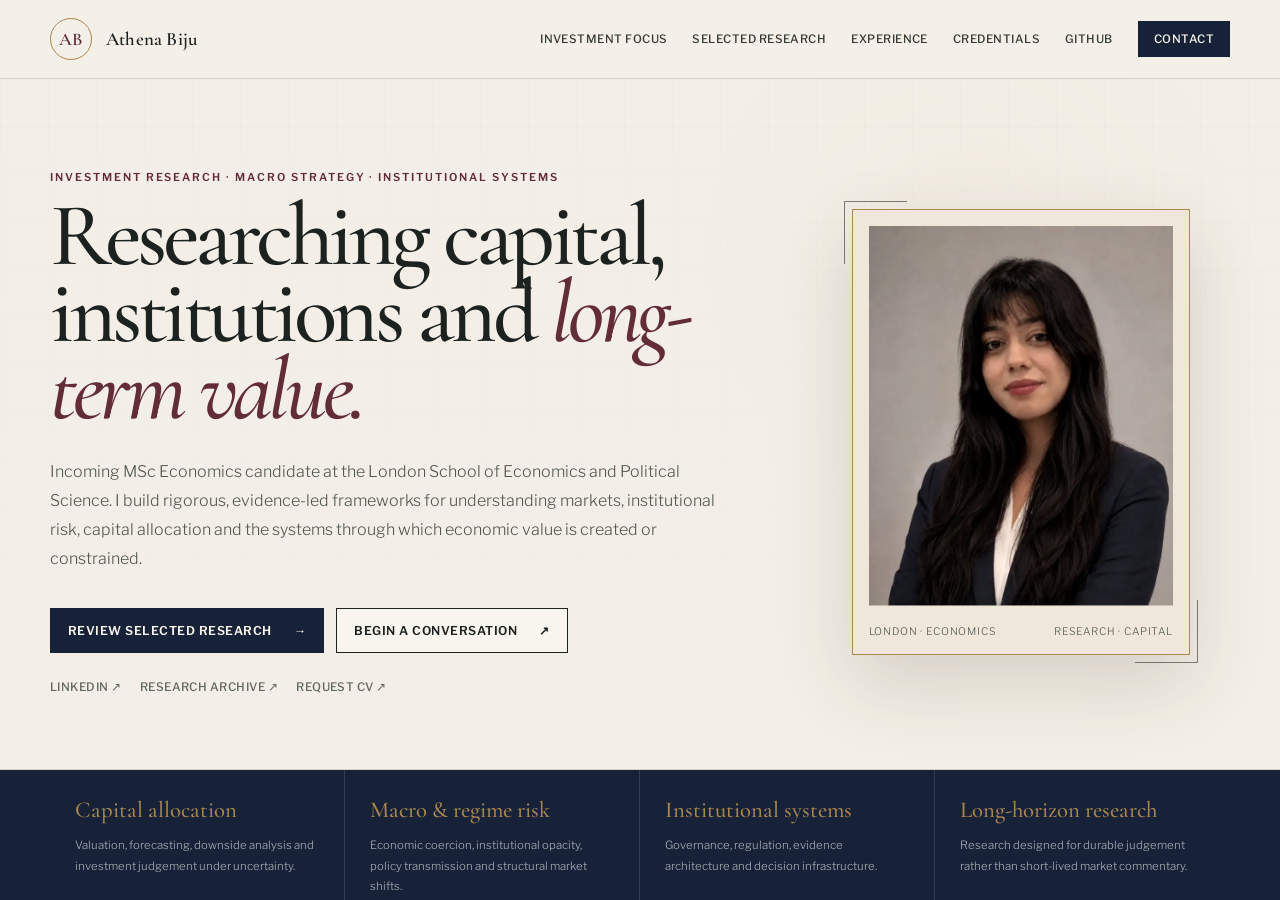
==== commit 96e92bf8: "Fix portrait replacement for all GitHub Pages deployment modes" ====
--- a/index.html
+++ b/index.html
@@ -3,1004 +3,33 @@
 <head>
   <meta charset="UTF-8" />
   <meta name="viewport" content="width=device-width, initial-scale=1.0" />
-  <title>Athena Biju — Investment Research, Macro Strategy & Institutional Systems</title>
-  <meta name="description" content="Athena Biju is an economist and investment researcher working across capital markets, macroeconomic risk, institutional design and quantitative systems." />
-  <meta name="theme-color" content="#f4efe6" />
-  <meta property="og:title" content="Athena Biju — Investment Research & Institutional Strategy" />
-  <meta property="og:description" content="Research on capital, institutions, macroeconomic risk and long-term value." />
-  <meta property="og:type" content="website" />
-  <meta property="og:image" content="https://avatars.githubusercontent.com/u/200652830?v=4" />
-  <link rel="preconnect" href="https://fonts.googleapis.com" />
-  <link rel="preconnect" href="https://fonts.gstatic.com" crossorigin />
-  <link href="https://fonts.googleapis.com/css2?family=Cormorant+Garamond:wght@400;500;600&family=Libre+Franklin:wght@300;400;500;600&display=swap" rel="stylesheet" />
+  <title>Athena Biju — Investment Research & Institutional Strategy</title>
   <style>
-    :root {
-      --ivory: #f4efe6;
-      --paper: #fbf8f2;
-      --ink: #1c2220;
-      --navy: #172238;
-      --oxblood: #632d37;
-      --forest: #294638;
-      --sage: #a7b0a2;
-      --gold: #a9874f;
-      --stone: #d8d0c2;
-      --muted: #6b706b;
-      --white: #ffffff;
-      --shell: min(1180px, calc(100vw - 44px));
-      --serif: "Cormorant Garamond", Georgia, serif;
-      --sans: "Libre Franklin", Arial, sans-serif;
-    }
-
-    * { box-sizing: border-box; }
-    html { scroll-behavior: smooth; }
-    body {
-      margin: 0;
-      color: var(--ink);
-      background: var(--paper);
-      font-family: var(--sans);
-      font-weight: 300;
-      text-rendering: optimizeLegibility;
-    }
-
-    a { color: inherit; text-decoration: none; }
-    img { display: block; max-width: 100%; }
-    .shell { width: var(--shell); margin-inline: auto; }
-
-    .eyebrow {
-      margin: 0 0 13px;
-      color: var(--oxblood);
-      font-size: 0.68rem;
-      font-weight: 600;
-      letter-spacing: 0.18em;
-      text-transform: uppercase;
-    }
-
-    .site-header {
-      position: sticky;
-      top: 0;
-      z-index: 100;
-      background: rgba(244, 239, 230, 0.95);
-      border-bottom: 1px solid rgba(28, 34, 32, 0.15);
-      backdrop-filter: blur(14px);
-    }
-
-    .nav {
-      min-height: 78px;
-      display: flex;
-      align-items: center;
-      justify-content: space-between;
-      gap: 28px;
-    }
-
-    .brand {
-      display: flex;
-      align-items: center;
-      gap: 14px;
-      font-family: var(--serif);
-      font-size: 1.18rem;
-      font-weight: 600;
-      letter-spacing: 0.01em;
-    }
-
-    .crest {
-      width: 42px;
-      height: 42px;
-      display: grid;
-      place-items: center;
-      color: var(--oxblood);
-      border: 1px solid var(--gold);
-      border-radius: 50%;
-      font-size: 1.12rem;
-      font-weight: 600;
-    }
-
-    .nav-links {
-      display: flex;
-      align-items: center;
-      gap: 25px;
-      color: #353a36;
-      font-size: 0.72rem;
-      font-weight: 500;
-      letter-spacing: 0.04em;
-      text-transform: uppercase;
-    }
-
-    .nav-links a {
-      position: relative;
-      padding-block: 8px;
-    }
-
-    .nav-links a::after {
-      content: "";
-      position: absolute;
-      left: 0;
-      right: 0;
-      bottom: 2px;
-      height: 1px;
-      background: var(--oxblood);
-      transform: scaleX(0);
-      transform-origin: right;
-      transition: transform 180ms ease;
-    }
-
-    .nav-links a:hover::after {
-      transform: scaleX(1);
-      transform-origin: left;
-    }
-
-    .nav-cta {
-      padding: 10px 15px !important;
-      color: var(--paper);
-      background: var(--navy);
-      border: 1px solid var(--navy);
-    }
-
-    .nav-cta::after { display: none; }
-
-    .menu-button {
-      display: none;
-      width: 42px;
-      height: 42px;
-      color: var(--ink);
-      background: transparent;
-      border: 1px solid var(--stone);
-      cursor: pointer;
-    }
-
-    .hero {
-      position: relative;
-      overflow: hidden;
-      background:
-        linear-gradient(90deg, rgba(244,239,230,0.96) 0%, rgba(244,239,230,0.9) 50%, rgba(244,239,230,0.7) 100%),
-        radial-gradient(circle at 75% 25%, rgba(99,45,55,0.09), transparent 26%),
-        var(--ivory);
-      border-bottom: 1px solid var(--stone);
-    }
-
-    .hero::before {
-      content: "";
-      position: absolute;
-      inset: 0;
-      opacity: 0.34;
-      background-image:
-        linear-gradient(rgba(41,70,56,0.05) 1px, transparent 1px),
-        linear-gradient(90deg, rgba(41,70,56,0.05) 1px, transparent 1px);
-      background-size: 48px 48px;
-      mask-image: linear-gradient(to bottom, black, transparent 90%);
-    }
-
-    .hero-grid {
-      position: relative;
-      z-index: 2;
-      min-height: 690px;
-      display: grid;
-      grid-template-columns: minmax(0, 1.18fr) minmax(320px, 0.72fr);
-      gap: 76px;
-      align-items: center;
-      padding: 80px 0 64px;
-    }
-
-    .hero-copy h1 {
-      max-width: 790px;
-      margin: 0;
-      font-family: var(--serif);
-      font-size: clamp(4rem, 7vw, 7.4rem);
-      line-height: 0.86;
-      font-weight: 500;
-      letter-spacing: -0.05em;
-    }
-
-    .hero-copy h1 em {
-      color: var(--oxblood);
-      font-weight: 500;
-    }
-
-    .lede {
-      max-width: 720px;
-      margin: 30px 0 0;
-      color: #4e554f;
-      font-size: 1rem;
-      line-height: 1.8;
-    }
-
-    .hero-actions {
-      display: flex;
-      flex-wrap: wrap;
-      gap: 12px;
-      margin-top: 34px;
-    }
-
-    .button {
-      display: inline-flex;
-      align-items: center;
-      justify-content: space-between;
-      min-width: 190px;
-      gap: 22px;
-      padding: 14px 17px;
-      border: 1px solid var(--ink);
-      font-size: 0.76rem;
-      font-weight: 600;
-      letter-spacing: 0.04em;
-      text-transform: uppercase;
-      transition: transform 180ms ease, background 180ms ease, color 180ms ease;
-    }
-
-    .button:hover { transform: translateY(-2px); }
-    .button-primary { color: var(--paper); background: var(--navy); border-color: var(--navy); }
-    .button-secondary { background: rgba(255,255,255,0.3); }
-    .button-secondary:hover { color: var(--paper); background: var(--oxblood); border-color: var(--oxblood); }
-
-    .social-row {
-      display: flex;
-      flex-wrap: wrap;
-      gap: 18px;
-      margin-top: 27px;
-      color: #60675f;
-      font-size: 0.73rem;
-      font-weight: 500;
-      letter-spacing: 0.04em;
-      text-transform: uppercase;
-    }
-
-    .social-row a:hover { color: var(--oxblood); }
-
-    .portrait-column {
-      position: relative;
-      min-height: 540px;
-      display: flex;
-      align-items: center;
-      justify-content: center;
-    }
-
-    .portrait-frame {
-      position: relative;
-      width: min(100%, 410px);
-      padding: 16px;
-      background: #efe7d9;
-      border: 1px solid var(--gold);
-      box-shadow: 0 28px 70px rgba(50, 45, 36, 0.16);
-    }
-
-    .portrait-frame::before,
-    .portrait-frame::after {
-      content: "";
-      position: absolute;
-      width: 62px;
-      height: 62px;
-      border-color: var(--oxblood);
-      opacity: 0.55;
-    }
-
-    .portrait-frame::before {
-      top: -9px;
-      left: -9px;
-      border-top: 1px solid;
-      border-left: 1px solid;
-    }
-
-    .portrait-frame::after {
-      right: -9px;
-      bottom: -9px;
-      border-right: 1px solid;
-      border-bottom: 1px solid;
-    }
-
-    .portrait-frame img {
-      width: 100%;
-      aspect-ratio: 4 / 5.05;
-      object-fit: cover;
-      object-position: center 18%;
-      filter: saturate(0.84) contrast(1.02) sepia(0.08);
-    }
-
-    .portrait-caption {
-      display: flex;
-      justify-content: space-between;
-      gap: 18px;
-      margin-top: 14px;
-      color: #535b54;
-      font-size: 0.65rem;
-      letter-spacing: 0.08em;
-      text-transform: uppercase;
-    }
-
-    .mandate-strip {
-      color: var(--paper);
-      background: var(--navy);
-    }
-
-    .mandate-grid {
-      display: grid;
-      grid-template-columns: repeat(4, 1fr);
-    }
-
-    .mandate-item {
-      min-height: 138px;
-      padding: 26px 25px;
-      border-right: 1px solid rgba(255,255,255,0.12);
-    }
-
-    .mandate-item:last-child { border-right: 0; }
-    .mandate-item strong {
-      display: block;
-      margin-bottom: 10px;
-      color: var(--gold);
-      font-family: var(--serif);
-      font-size: 1.42rem;
-      font-weight: 500;
-    }
-
-    .mandate-item span {
-      color: rgba(255,255,255,0.65);
-      font-size: 0.71rem;
-      line-height: 1.55;
-    }
-
-    .section { padding: 112px 0; }
-
-    .section-heading {
-      display: grid;
-      grid-template-columns: 0.78fr 1.22fr;
-      gap: 84px;
-      align-items: end;
-      margin-bottom: 52px;
-    }
-
-    .section-heading h2 {
-      margin: 0;
-      font-family: var(--serif);
-      font-size: clamp(3rem, 5.5vw, 5.8rem);
-      line-height: 0.94;
-      font-weight: 500;
-      letter-spacing: -0.045em;
-    }
-
-    .section-heading > div:last-child p {
-      margin: 0;
-      color: var(--muted);
-      font-size: 0.89rem;
-      line-height: 1.78;
-    }
-
-    .focus-grid {
-      display: grid;
-      grid-template-columns: repeat(3, 1fr);
-      border-top: 1px solid var(--stone);
-      border-left: 1px solid var(--stone);
-    }
-
-    .focus-card {
-      min-height: 300px;
-      padding: 32px;
-      border-right: 1px solid var(--stone);
-      border-bottom: 1px solid var(--stone);
-      background: rgba(255,255,255,0.38);
-    }
-
-    .focus-number {
-      color: var(--gold);
-      font-family: var(--serif);
-      font-size: 1.25rem;
-    }
-
-    .focus-card h3 {
-      margin: 46px 0 15px;
-      font-family: var(--serif);
-      font-size: 2rem;
-      line-height: 1.05;
-      font-weight: 500;
-    }
-
-    .focus-card p {
-      margin: 0;
-      color: var(--muted);
-      font-size: 0.78rem;
-      line-height: 1.72;
-    }
-
-    .archive {
-      color: var(--paper);
-      background: var(--forest);
-    }
-
-    .archive .eyebrow { color: var(--gold); }
-    .archive .section-heading > div:last-child p { color: rgba(255,255,255,0.66); }
-
-    .projects {
-      display: grid;
-      grid-template-columns: repeat(2, 1fr);
-      border-top: 1px solid rgba(255,255,255,0.16);
-      border-left: 1px solid rgba(255,255,255,0.16);
-    }
-
-    .project {
-      min-height: 390px;
-      display: flex;
-      flex-direction: column;
-      padding: 38px;
-      border-right: 1px solid rgba(255,255,255,0.16);
-      border-bottom: 1px solid rgba(255,255,255,0.16);
-      background: rgba(255,255,255,0.018);
-      transition: background 180ms ease;
-    }
-
-    .project:hover { background: rgba(255,255,255,0.055); }
-    .project-index { color: rgba(255,255,255,0.34); font-family: var(--serif); font-size: 1.15rem; }
-
-    .project h3 {
-      max-width: 560px;
-      margin: 48px 0 17px;
-      font-family: var(--serif);
-      font-size: 2.2rem;
-      line-height: 1.02;
-      font-weight: 500;
-    }
-
-    .project p {
-      max-width: 590px;
-      margin: 0;
-      color: rgba(255,255,255,0.67);
-      font-size: 0.79rem;
-      line-height: 1.72;
-    }
-
-    .project-meta {
-      display: flex;
-      flex-wrap: wrap;
-      gap: 8px;
-      margin: 24px 0 30px;
-    }
-
-    .project-meta span {
-      padding: 7px 9px;
-      color: rgba(255,255,255,0.7);
-      border: 1px solid rgba(255,255,255,0.16);
-      font-size: 0.61rem;
-      letter-spacing: 0.04em;
-      text-transform: uppercase;
-    }
-
-    .project-link {
-      margin-top: auto;
-      padding-top: 18px;
-      color: var(--gold);
-      border-top: 1px solid rgba(255,255,255,0.12);
-      font-size: 0.7rem;
-      font-weight: 600;
-      letter-spacing: 0.06em;
-      text-transform: uppercase;
-    }
-
-    .project-link:hover { color: var(--paper); }
-
-    .experience-list { border-top: 1px solid var(--stone); }
-
-    .experience-item {
-      display: grid;
-      grid-template-columns: 145px 330px 1fr;
-      gap: 36px;
-      padding: 34px 0;
-      border-bottom: 1px solid var(--stone);
-    }
-
-    .period {
-      color: var(--oxblood);
-      font-size: 0.68rem;
-      font-weight: 600;
-      letter-spacing: 0.09em;
-      text-transform: uppercase;
-    }
-
-    .experience-item h3 {
-      margin: 0;
-      font-family: var(--serif);
-      font-size: 1.72rem;
-      line-height: 1.08;
-      font-weight: 500;
-    }
-
-    .organisation {
-      margin-top: 7px;
-      color: var(--forest);
-      font-size: 0.69rem;
-      font-weight: 600;
-      letter-spacing: 0.07em;
-      text-transform: uppercase;
-    }
-
-    .experience-item p {
-      margin: 0;
-      color: var(--muted);
-      font-size: 0.8rem;
-      line-height: 1.72;
-    }
-
-    .ledger {
-      background: var(--ivory);
-      border-top: 1px solid var(--stone);
-    }
-
-    .ledger-grid {
-      display: grid;
-      grid-template-columns: 1fr 1fr;
-      gap: 60px;
-    }
-
-    .ledger-column { border-top: 1px solid var(--stone); }
-
-    .ledger-item {
-      display: grid;
-      grid-template-columns: 105px 1fr;
-      gap: 24px;
-      padding: 23px 0;
-      border-bottom: 1px solid var(--stone);
-    }
-
-    .ledger-item span:first-child {
-      color: var(--gold);
-      font-size: 0.66rem;
-      font-weight: 600;
-      letter-spacing: 0.08em;
-      text-transform: uppercase;
-    }
-
-    .ledger-item strong {
-      display: block;
-      margin-bottom: 6px;
-      font-family: var(--serif);
-      font-size: 1.22rem;
-      font-weight: 500;
-    }
-
-    .ledger-item p {
-      margin: 0;
-      color: var(--muted);
-      font-size: 0.74rem;
-      line-height: 1.58;
-    }
-
-    .contact {
-      color: var(--paper);
-      background: var(--oxblood);
-      padding: 100px 0 48px;
-    }
-
-    .contact .eyebrow { color: var(--gold); }
-
-    .contact-grid {
-      display: grid;
-      grid-template-columns: 1.22fr 0.78fr;
-      gap: 80px;
-      align-items: end;
-    }
-
-    .contact h2 {
-      margin: 0;
-      font-family: var(--serif);
-      font-size: clamp(3.2rem, 5.5vw, 6rem);
-      line-height: 0.92;
-      font-weight: 500;
-      letter-spacing: -0.04em;
-    }
-
-    .contact-links { border-top: 1px solid rgba(255,255,255,0.24); }
-
-    .contact-links a {
-      display: flex;
-      justify-content: space-between;
-      padding: 18px 0;
-      color: rgba(255,255,255,0.78);
-      border-bottom: 1px solid rgba(255,255,255,0.24);
-      font-size: 0.76rem;
-      letter-spacing: 0.05em;
-      text-transform: uppercase;
-    }
-
-    .contact-links a:hover { color: var(--gold); }
-
-    .footer-line {
-      display: flex;
-      justify-content: space-between;
-      gap: 24px;
-      margin-top: 58px;
-      padding-top: 22px;
-      color: rgba(255,255,255,0.48);
-      border-top: 1px solid rgba(255,255,255,0.18);
-      font-size: 0.63rem;
-      letter-spacing: 0.07em;
-      text-transform: uppercase;
-    }
-
-    @media (max-width: 1060px) {
-      .hero-grid { grid-template-columns: 1fr 0.7fr; gap: 48px; }
-      .mandate-grid { grid-template-columns: repeat(2, 1fr); }
-      .mandate-item:nth-child(2) { border-right: 0; }
-      .mandate-item:nth-child(-n+2) { border-bottom: 1px solid rgba(255,255,255,0.12); }
-      .focus-grid { grid-template-columns: 1fr 1fr; }
-      .focus-card:last-child { grid-column: 1 / -1; }
-      .ledger-grid { gap: 36px; }
-    }
-
-    @media (max-width: 820px) {
-      .menu-button { display: grid; place-items: center; }
-      .nav-links {
-        position: absolute;
-        top: 78px;
-        left: 0;
-        right: 0;
-        display: none;
-        flex-direction: column;
-        align-items: flex-start;
-        gap: 0;
-        padding: 14px 22px 24px;
-        background: var(--ivory);
-        border-bottom: 1px solid var(--stone);
-      }
-      .nav-links.open { display: flex; }
-      .nav-links a { width: 100%; padding: 12px 0; }
-      .nav-cta { margin-top: 8px; text-align: center; }
-      .hero-grid,
-      .section-heading,
-      .contact-grid,
-      .ledger-grid { grid-template-columns: 1fr; }
-      .hero-grid { padding-top: 64px; }
-      .portrait-column { min-height: 470px; }
-      .projects { grid-template-columns: 1fr; }
-      .experience-item { grid-template-columns: 1fr; gap: 12px; }
-    }
-
-    @media (max-width: 560px) {
-      :root { --shell: min(100vw - 28px, 1180px); }
-      .hero-copy h1 { font-size: 3.55rem; }
-      .hero-actions { flex-direction: column; }
-      .button { width: 100%; }
-      .mandate-grid,
-      .focus-grid { grid-template-columns: 1fr; }
-      .mandate-item { border-right: 0; border-bottom: 1px solid rgba(255,255,255,0.12); }
-      .focus-card:last-child { grid-column: auto; }
-      .ledger-item { grid-template-columns: 1fr; gap: 7px; }
-      .footer-line { flex-direction: column; }
-    }
+    html,body{margin:0;width:100%;height:100%;overflow:hidden;background:#f4efe6}
+    iframe{display:block;width:100%;height:100%;border:0;background:#f4efe6}
+    #loading{position:fixed;inset:0;display:grid;place-items:center;color:#632d37;background:#f4efe6;font:500 18px Georgia,serif;letter-spacing:.04em;z-index:2}
   </style>
 </head>
 <body>
-  <header class="site-header">
-    <div class="nav shell">
-      <a class="brand" href="#top" aria-label="Athena Biju home">
-        <span class="crest">AB</span>
-        <span>Athena Biju</span>
-      </a>
-
-      <button class="menu-button" id="menuButton" aria-label="Open navigation" aria-expanded="false">☰</button>
-
-      <nav class="nav-links" id="navLinks" aria-label="Primary navigation">
-        <a href="#focus">Investment focus</a>
-        <a href="#work">Selected research</a>
-        <a href="#experience">Experience</a>
-        <a href="#credentials">Credentials</a>
-        <a href="https://github.com/athena-biju" target="_blank" rel="noreferrer">GitHub</a>
-        <a class="nav-cta" href="mailto:athena.biju1711@gmail.com">Contact</a>
-      </nav>
-    </div>
-  </header>
-
-  <main>
-    <section class="hero" id="top">
-      <div class="hero-grid shell">
-        <div class="hero-copy">
-          <p class="eyebrow">Investment Research · Macro Strategy · Institutional Systems</p>
-          <h1>Researching capital, institutions and <em>long-term value.</em></h1>
-          <p class="lede">
-            Incoming MSc Economics candidate at the London School of Economics and Political Science.
-            I build rigorous, evidence-led frameworks for understanding markets, institutional risk,
-            capital allocation and the systems through which economic value is created or constrained.
-          </p>
-
-          <div class="hero-actions">
-            <a class="button button-primary" href="#work">Review selected research <span>→</span></a>
-            <a class="button button-secondary" href="mailto:athena.biju1711@gmail.com">Begin a conversation <span>↗</span></a>
-          </div>
-
-          <div class="social-row">
-            <a href="https://www.linkedin.com/in/athenabiju" target="_blank" rel="noreferrer">LinkedIn ↗</a>
-            <a href="https://github.com/athena-biju" target="_blank" rel="noreferrer">Research archive ↗</a>
-            <a href="mailto:athena.biju1711@gmail.com?subject=CV%20request">Request CV ↗</a>
-          </div>
-        </div>
-
-        <div class="portrait-column">
-          <figure class="portrait-frame">
-            <img src="https://avatars.githubusercontent.com/u/200652830?v=4" alt="Athena Biju" />
-            <figcaption class="portrait-caption">
-              <span>London · Economics</span>
-              <span>Research · Capital</span>
-            </figcaption>
-          </figure>
-        </div>
-      </div>
-    </section>
-
-    <section class="mandate-strip" aria-label="Core orientation">
-      <div class="mandate-grid shell">
-        <article class="mandate-item">
-          <strong>Capital allocation</strong>
-          <span>Valuation, forecasting, downside analysis and investment judgement under uncertainty.</span>
-        </article>
-        <article class="mandate-item">
-          <strong>Macro & regime risk</strong>
-          <span>Economic coercion, institutional opacity, policy transmission and structural market shifts.</span>
-        </article>
-        <article class="mandate-item">
-          <strong>Institutional systems</strong>
-          <span>Governance, regulation, evidence architecture and decision infrastructure.</span>
-        </article>
-        <article class="mandate-item">
-          <strong>Long-horizon research</strong>
-          <span>Research designed for durable judgement rather than short-lived market commentary.</span>
-        </article>
-      </div>
-    </section>
-
-    <section class="section shell" id="focus">
-      <div class="section-heading">
-        <div>
-          <p class="eyebrow">Investment orientation</p>
-          <h2>A research practice built for serious capital.</h2>
-        </div>
-        <div>
-          <p>
-            The central question throughout my work is not merely what a model predicts, but what
-            should be believed, underwritten or challenged when incentives, policy and information
-            are imperfect. This is the intellectual basis for work in investment management,
-            private capital, institutional strategy and long-term portfolio construction.
-          </p>
-        </div>
-      </div>
-
-      <div class="focus-grid">
-        <article class="focus-card">
-          <span class="focus-number">I</span>
-          <h3>Markets and enterprise value</h3>
-          <p>Financial modelling, capital-market analysis, forecasting and risk decomposition designed to distinguish narrative growth from durable value creation.</p>
-        </article>
-        <article class="focus-card">
-          <span class="focus-number">II</span>
-          <h3>Institutions and regime change</h3>
-          <p>Research on regulation, coercion, strategic opacity, policy and institutional frictions that reshape market structure and investment outcomes.</p>
-        </article>
-        <article class="focus-card">
-          <span class="focus-number">III</span>
-          <h3>Decision systems and evidence</h3>
-          <p>Quantitative and agentic systems that organise fragmented evidence, surface uncertainty and support disciplined human judgement.</p>
-        </article>
-      </div>
-    </section>
-
-    <section class="section archive" id="work">
-      <div class="shell">
-        <div class="section-heading">
-          <div>
-            <p class="eyebrow">Selected research archive</p>
-            <h2>The work behind the positioning.</h2>
-          </div>
-          <div>
-            <p>
-              The portfolio now foregrounds the projects with the greatest conceptual and technical depth.
-              Each entry links to a public repository containing code, model structures, research logic or
-              institutional-system design.
-            </p>
-          </div>
-        </div>
-
-        <div class="projects">
-          <article class="project">
-            <span class="project-index">01</span>
-            <h3>Full Financial Data Science Framework</h3>
-            <p>
-              A broad financial-research architecture spanning forecasting, valuation, macro variables,
-              scenario design, model comparison and investment-facing interpretation.
-            </p>
-            <div class="project-meta">
-              <span>Financial modelling</span><span>Forecasting</span><span>Risk</span><span>Python</span>
-            </div>
-            <a class="project-link" href="https://github.com/athena-biju/the-full-financial-data-science-framework" target="_blank" rel="noreferrer">Open repository ↗</a>
-          </article>
-
-          <article class="project">
-            <span class="project-index">02</span>
-            <h3>Behavioural Macro-Friction</h3>
-            <p>
-              A long-panel empirical and theoretical programme studying marriage, labour-market divergence,
-              household position and behavioural macroeconomic frictions through fixed effects, event study,
-              probit and counterfactual methods.
-            </p>
-            <div class="project-meta">
-              <span>Econometrics</span><span>Panel data</span><span>Counterfactuals</span><span>Macro</span>
-            </div>
-            <a class="project-link" href="https://github.com/athena-biju/behavioural-macro-friction" target="_blank" rel="noreferrer">Open repository ↗</a>
-          </article>
-
-          <article class="project">
-            <span class="project-index">03</span>
-            <h3>Governance as Code</h3>
-            <p>
-              A compliance-native financial protocol that treats regulation, institutional permissions
-              and macroprudential policy as executable infrastructure rather than external documentation.
-            </p>
-            <div class="project-meta">
-              <span>RegTech</span><span>Policy as code</span><span>Digital finance</span><span>Systems design</span>
-            </div>
-            <a class="project-link" href="https://github.com/athena-biju/governance-as-code" target="_blank" rel="noreferrer">Open repository ↗</a>
-          </article>
-
-          <article class="project">
-            <span class="project-index">04</span>
-            <h3>Aspasia</h3>
-            <p>
-              A venture-level institutional design for reducing regulatory and valuation friction in
-              cross-border finance, combining compliance logic, financial architecture and strategic positioning.
-            </p>
-            <div class="project-meta">
-              <span>Cross-border capital</span><span>Compliance</span><span>Valuation</span><span>Venture design</span>
-            </div>
-            <a class="project-link" href="https://github.com/athena-biju/aspasia" target="_blank" rel="noreferrer">Open repository ↗</a>
-          </article>
-
-          <article class="project">
-            <span class="project-index">05</span>
-            <h3>Biodiversity Finance Data Landscape</h3>
-            <p>
-              An empirical mapping of biodiversity-finance datasets and institutional evidence using
-              automated collection, natural-language processing and multivocal synthesis.
-            </p>
-            <div class="project-meta">
-              <span>Sustainable finance</span><span>NLP</span><span>Data governance</span><span>Meta-analysis</span>
-            </div>
-            <a class="project-link" href="https://github.com/athena-biju/mlr-biodiversity-finance" target="_blank" rel="noreferrer">Open repository ↗</a>
-          </article>
-
-          <article class="project">
-            <span class="project-index">06</span>
-            <h3>Institutional Research Intelligence</h3>
-            <p>
-              Systems for literature ingestion, semantic retrieval, discourse mapping and governed research
-              curation—built to transform fragmented knowledge into auditable institutional evidence.
-            </p>
-            <div class="project-meta">
-              <span>Research infrastructure</span><span>NLP</span><span>Semantic search</span><span>Governance</span>
-            </div>
-            <a class="project-link" href="https://github.com/athena-biju/green-lit-review" target="_blank" rel="noreferrer">Open repository ↗</a>
-          </article>
-        </div>
-      </div>
-    </section>
-
-    <section class="section shell" id="experience">
-      <div class="section-heading">
-        <div>
-          <p class="eyebrow">Professional formation</p>
-          <h2>Research, markets and policy.</h2>
-        </div>
-        <div>
-          <p>
-            The work spans quantitative research, energy trading, valuation, public-policy analysis,
-            academic infrastructure and teaching. Across each setting, the common discipline is the
-            translation of complex evidence into decisions that can withstand scrutiny.
-          </p>
-        </div>
-      </div>
-
-      <div class="experience-list">
-        <article class="experience-item">
-          <div class="period">2026–2028</div>
-          <div><h3>MSc Economics</h3><div class="organisation">London School of Economics</div></div>
-          <p>Incoming graduate student pursuing advanced training in economic theory, econometrics, macroeconomics and policy analysis.</p>
-        </article>
-
-        <article class="experience-item">
-          <div class="period">2024–2026</div>
-          <div><h3>Research Assistant & Teaching Assistant</h3><div class="organisation">Constructor University</div></div>
-          <p>Research infrastructure, quantitative methods, graduate Probabilities and Environmental & Resource Economics instruction.</p>
-        </article>
-
-        <article class="experience-item">
-          <div class="period">2025</div>
-          <div><h3>Summer Research Intern</h3><div class="organisation">RIS · Ministry of External Affairs, India</div></div>
-          <p>Developed a trade-vulnerability framework combining Bayesian inference, game theory, network analysis, PCA weighting and panel calibration.</p>
-        </article>
-
-        <article class="experience-item">
-          <div class="period">2024–2026</div>
-          <div><h3>Research Analyst · Economic Impact</h3><div class="organisation">KETAAKETI e.V.</div></div>
-          <p>Designed regional poverty and welfare-targeting scorecards and evaluated microfinance and economic-mobility frameworks across countries.</p>
-        </article>
-
-        <article class="experience-item">
-          <div class="period">2024–2025</div>
-          <div><h3>Equity Research Analyst</h3><div class="organisation">Wall Street Oasis</div></div>
-          <p>Developed valuation models, stress-tested investment theses and communicated financial analysis to a broad readership.</p>
-        </article>
-
-        <article class="experience-item">
-          <div class="period">2023–2024</div>
-          <div><h3>Working Student · Data Science & Energy Trading</h3><div class="organisation">EWE Trading GmbH</div></div>
-          <p>Engineered load-forecasting models, automated intraday pipelines and improved operational forecast performance.</p>
-        </article>
-      </div>
-    </section>
-
-    <section class="section ledger" id="credentials">
-      <div class="shell">
-        <div class="section-heading">
-          <div>
-            <p class="eyebrow">Credential ledger</p>
-            <h2>Evidence, not ornament.</h2>
-          </div>
-          <div>
-            <p>
-              The site is designed to signal discretion as much as competence. Public repositories and
-              professional records are linked directly; documents containing private identifiers remain
-              available only in redacted form or on request.
-            </p>
-          </div>
-        </div>
-
-        <div class="ledger-grid">
-          <div class="ledger-column">
-            <div class="ledger-item"><span>Education</span><div><strong>BA Global Economics & Management</strong><p>Constructor University · Degree conferred June 2026 · 180 ECTS completed.</p></div></div>
-            <div class="ledger-item"><span>Graduate</span><div><strong>MSc Economics</strong><p>London School of Economics and Political Science · Incoming 2026 cohort.</p></div></div>
-            <div class="ledger-item"><span>Research</span><div><strong>Working papers and empirical projects</strong><p>Trade vulnerability, biodiversity finance, labour-market divergence and institutional systems.</p></div></div>
-          </div>
-
-          <div class="ledger-column">
-            <div class="ledger-item"><span>Code</span><div><strong>Public GitHub archive</strong><p>Macroeconomics, valuation, research infrastructure, NLP and governance systems.</p></div></div>
-            <div class="ledger-item"><span>Methods</span><div><strong>Quantitative and computational</strong><p>Econometrics, forecasting, Monte Carlo, network analysis, NLP, valuation and research engineering.</p></div></div>
-            <div class="ledger-item"><span>Verification</span><div><strong>Documents available on request</strong><p>Privacy-safe CV and redacted academic verification can be provided where appropriate.</p></div></div>
-          </div>
-        </div>
-      </div>
-    </section>
-  </main>
-
-  <footer class="contact" id="contact">
-    <div class="shell">
-      <p class="eyebrow">Correspondence</p>
-      <div class="contact-grid">
-        <h2>For investment research, institutional strategy and serious capital conversations.</h2>
-        <div class="contact-links">
-          <a href="mailto:athena.biju1711@gmail.com"><span>Email</span><span>↗</span></a>
-          <a href="https://www.linkedin.com/in/athenabiju" target="_blank" rel="noreferrer"><span>LinkedIn</span><span>↗</span></a>
-          <a href="https://github.com/athena-biju" target="_blank" rel="noreferrer"><span>GitHub archive</span><span>↗</span></a>
-          <a href="mailto:athena.biju1711@gmail.com?subject=CV%20request"><span>Request CV</span><span>↗</span></a>
-        </div>
-      </div>
-
-      <div class="footer-line">
-        <span>© <span id="year"></span> Athena Biju</span>
-        <span>Investment Research · Macro Strategy · Institutional Systems</span>
-      </div>
-    </div>
-  </footer>
-
+  <div id="loading">Loading portfolio…</div>
+  <iframe id="portfolio" src="site.html" title="Athena Biju portfolio"></iframe>
+  <script src="portrait-1.js"></script>
+  <script src="portrait-2.js"></script>
   <script>
-    const menuButton = document.getElementById("menuButton");
-    const navLinks = document.getElementById("navLinks");
-
-    menuButton.addEventListener("click", () => {
-      const isOpen = navLinks.classList.toggle("open");
-      menuButton.setAttribute("aria-expanded", String(isOpen));
-      menuButton.textContent = isOpen ? "✕" : "☰";
+    const frame=document.getElementById('portfolio');
+    frame.addEventListener('load',()=>{
+      try{
+        const doc=frame.contentDocument;
+        const portrait=doc.querySelector('.portrait-frame img');
+        if(portrait){
+          portrait.src='data:image/webp;base64,'+window.__athenaPortrait;
+          portrait.removeAttribute('srcset');
+        }
+        const og=doc.querySelector('meta[property="og:image"]');
+        if(og) og.content='data:image/webp;base64,'+window.__athenaPortrait;
+      }catch(error){console.error(error)}
+      document.getElementById('loading').remove();
     });
-
-    navLinks.querySelectorAll("a").forEach((link) => {
-      link.addEventListener("click", () => {
-        navLinks.classList.remove("open");
-        menuButton.setAttribute("aria-expanded", "false");
-        menuButton.textContent = "☰";
-      });
-    });
-
-    document.getElementById("year").textContent = new Date().getFullYear();
   </script>
 </body>
 </html>
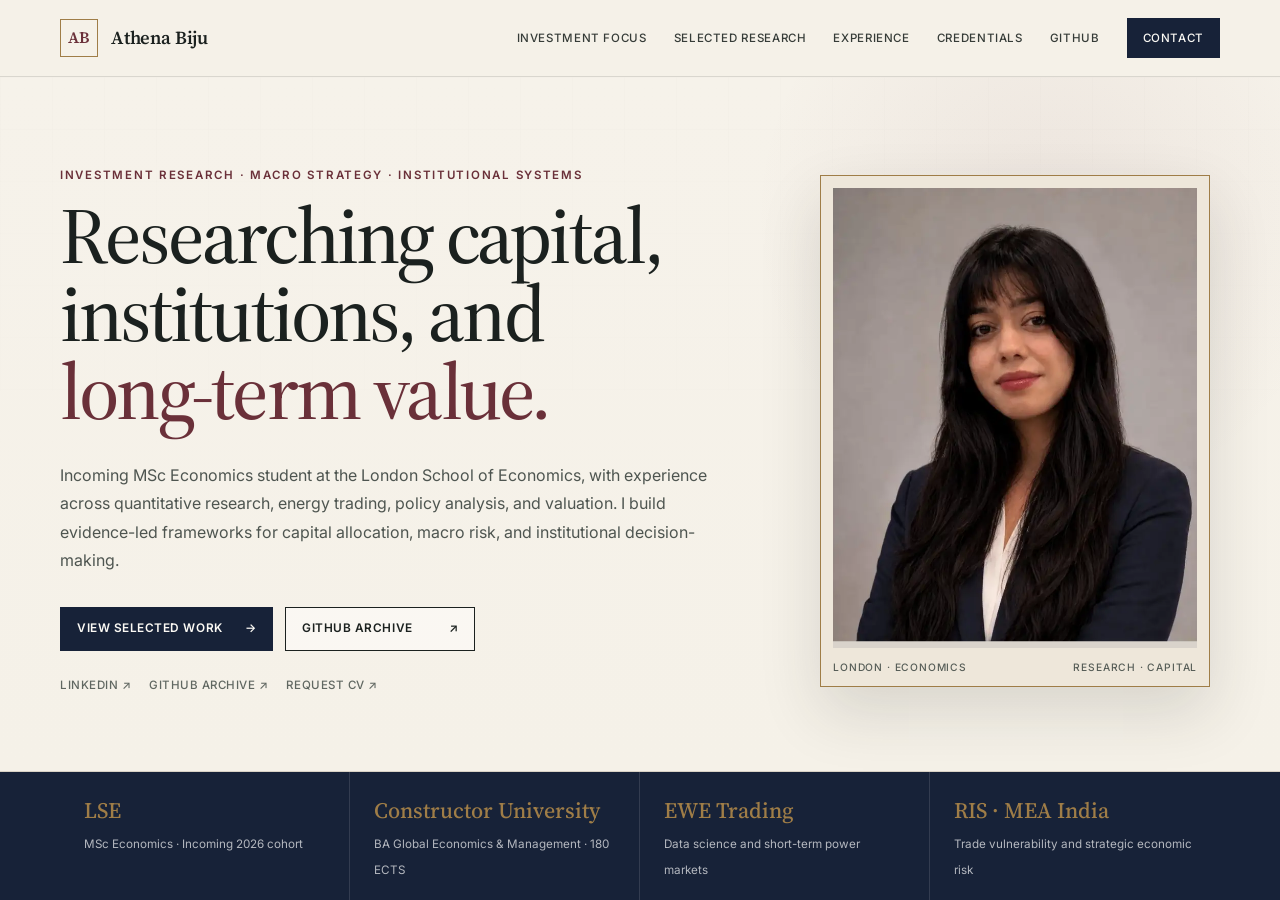
==== commit c8a351c5: "Apply typography, symmetry, and executive-design audit" ====
--- a/index.html
+++ b/index.html
@@ -4,10 +4,12 @@
   <meta charset="UTF-8" />
   <meta name="viewport" content="width=device-width, initial-scale=1.0" />
   <title>Athena Biju — Investment Research & Institutional Strategy</title>
+  <meta name="description" content="Athena Biju is an economist and investment researcher working across capital allocation, macroeconomic risk, institutional systems, and quantitative research." />
+  <meta name="theme-color" content="#f5f1e8" />
   <style>
-    html,body{margin:0;width:100%;height:100%;overflow:hidden;background:#f4efe6}
-    iframe{display:block;width:100%;height:100%;border:0;background:#f4efe6}
-    #loading{position:fixed;inset:0;display:grid;place-items:center;color:#632d37;background:#f4efe6;font:500 18px Georgia,serif;letter-spacing:.04em;z-index:2}
+    html,body{margin:0;width:100%;height:100%;overflow:hidden;background:#f5f1e8}
+    iframe{display:block;width:100%;height:100%;border:0;background:#f5f1e8}
+    #loading{position:fixed;inset:0;display:grid;place-items:center;color:#6a3039;background:#f5f1e8;font:500 18px Georgia,serif;letter-spacing:.04em;z-index:2}
   </style>
 </head>
 <body>
@@ -16,19 +18,118 @@
   <script src="portrait-1.js"></script>
   <script src="portrait-2.js"></script>
   <script>
-    const frame=document.getElementById('portfolio');
-    frame.addEventListener('load',()=>{
-      try{
-        const doc=frame.contentDocument;
-        const portrait=doc.querySelector('.portrait-frame img');
-        if(portrait){
-          portrait.src='data:image/webp;base64,'+window.__athenaPortrait;
+    const frame = document.getElementById('portfolio');
+
+    frame.addEventListener('load', () => {
+      try {
+        const doc = frame.contentDocument;
+        if (!doc) return;
+
+        doc.title = 'Athena Biju — Investment Research & Institutional Strategy';
+
+        const preconnect = doc.createElement('link');
+        preconnect.rel = 'preconnect';
+        preconnect.href = 'https://fonts.googleapis.com';
+        doc.head.appendChild(preconnect);
+
+        const fontPreconnect = doc.createElement('link');
+        fontPreconnect.rel = 'preconnect';
+        fontPreconnect.href = 'https://fonts.gstatic.com';
+        fontPreconnect.crossOrigin = 'anonymous';
+        doc.head.appendChild(fontPreconnect);
+
+        const fonts = doc.createElement('link');
+        fonts.rel = 'stylesheet';
+        fonts.href = 'https://fonts.googleapis.com/css2?family=Inter:wght@400;500;600&family=Source+Serif+4:opsz,wght@8..60,400;8..60,500;8..60,600&display=swap';
+        doc.head.appendChild(fonts);
+
+        const design = doc.createElement('link');
+        design.rel = 'stylesheet';
+        design.href = 'design-v2.css';
+        doc.head.appendChild(design);
+
+        const portrait = doc.querySelector('.portrait-frame img');
+        if (portrait && window.__athenaPortrait) {
+          portrait.src = 'data:image/webp;base64,' + window.__athenaPortrait;
           portrait.removeAttribute('srcset');
+          portrait.alt = 'Athena Biju';
         }
-        const og=doc.querySelector('meta[property="og:image"]');
-        if(og) og.content='data:image/webp;base64,'+window.__athenaPortrait;
-      }catch(error){console.error(error)}
-      document.getElementById('loading').remove();
+
+        const headline = doc.querySelector('.hero-copy h1');
+        if (headline) {
+          headline.innerHTML = '<span>Researching capital,</span><span>institutions, and</span><span class="headline-accent">long-term value.</span>';
+        }
+
+        const lede = doc.querySelector('.lede');
+        if (lede) {
+          lede.textContent = 'Incoming MSc Economics student at the London School of Economics, with experience across quantitative research, energy trading, policy analysis, and valuation. I build evidence-led frameworks for capital allocation, macro risk, and institutional decision-making.';
+        }
+
+        const mandates = [
+          ['LSE', 'MSc Economics · Incoming 2026 cohort'],
+          ['Constructor University', 'BA Global Economics & Management · 180 ECTS'],
+          ['EWE Trading', 'Data science and short-term power markets'],
+          ['RIS · MEA India', 'Trade vulnerability and strategic economic risk']
+        ];
+        doc.querySelectorAll('.mandate-item').forEach((item, index) => {
+          const data = mandates[index];
+          if (!data) return;
+          const title = item.querySelector('strong');
+          const description = item.querySelector('span');
+          if (title) title.textContent = data[0];
+          if (description) description.textContent = data[1];
+        });
+
+        const focusHeading = doc.querySelector('#focus .section-heading h2');
+        if (focusHeading) focusHeading.textContent = 'Research for capital allocation under uncertainty.';
+
+        const focusCopy = doc.querySelector('#focus .section-heading > div:last-child p');
+        if (focusCopy) {
+          focusCopy.textContent = 'My work examines what should be believed, underwritten, or challenged when information, incentives, and institutions are imperfect. That discipline is directly relevant to investment management, private capital, macro strategy, and long-horizon portfolio construction.';
+        }
+
+        const workHeading = doc.querySelector('#work .section-heading h2');
+        if (workHeading) workHeading.textContent = 'Research, models, and institutional systems.';
+
+        const workCopy = doc.querySelector('#work .section-heading > div:last-child p');
+        if (workCopy) {
+          workCopy.textContent = 'The projects below foreground the work with the greatest technical depth and relevance to capital markets, macroeconomic risk, and institutional decision-making. Each links directly to a public GitHub repository.';
+        }
+
+        const experienceEyebrow = doc.querySelector('#experience .eyebrow');
+        if (experienceEyebrow) experienceEyebrow.textContent = 'Professional experience';
+
+        const credentialsEyebrow = doc.querySelector('#credentials .eyebrow');
+        if (credentialsEyebrow) credentialsEyebrow.textContent = 'Credentials and methods';
+
+        const credentialsHeading = doc.querySelector('#credentials .section-heading h2');
+        if (credentialsHeading) credentialsHeading.textContent = 'Public evidence, presented with discretion.';
+
+        const contactHeading = doc.querySelector('.contact h2');
+        if (contactHeading) contactHeading.textContent = 'Research and investment conversations.';
+
+        const buttons = doc.querySelectorAll('.hero-actions .button');
+        if (buttons[0]) buttons[0].innerHTML = 'View selected work <span>→</span>';
+        if (buttons[1]) {
+          buttons[1].href = 'https://github.com/athena-biju';
+          buttons[1].target = '_blank';
+          buttons[1].rel = 'noreferrer';
+          buttons[1].innerHTML = 'GitHub archive <span>↗</span>';
+        }
+
+        const socialLinks = doc.querySelectorAll('.social-row a');
+        if (socialLinks[1]) socialLinks[1].textContent = 'GitHub archive ↗';
+
+        const og = doc.querySelector('meta[property="og:image"]');
+        if (og && window.__athenaPortrait) {
+          og.content = 'data:image/webp;base64,' + window.__athenaPortrait;
+        }
+      } catch (error) {
+        console.error('Portfolio enhancement failed:', error);
+      } finally {
+        const loading = document.getElementById('loading');
+        if (loading) loading.remove();
+      }
     });
   </script>
 </body>
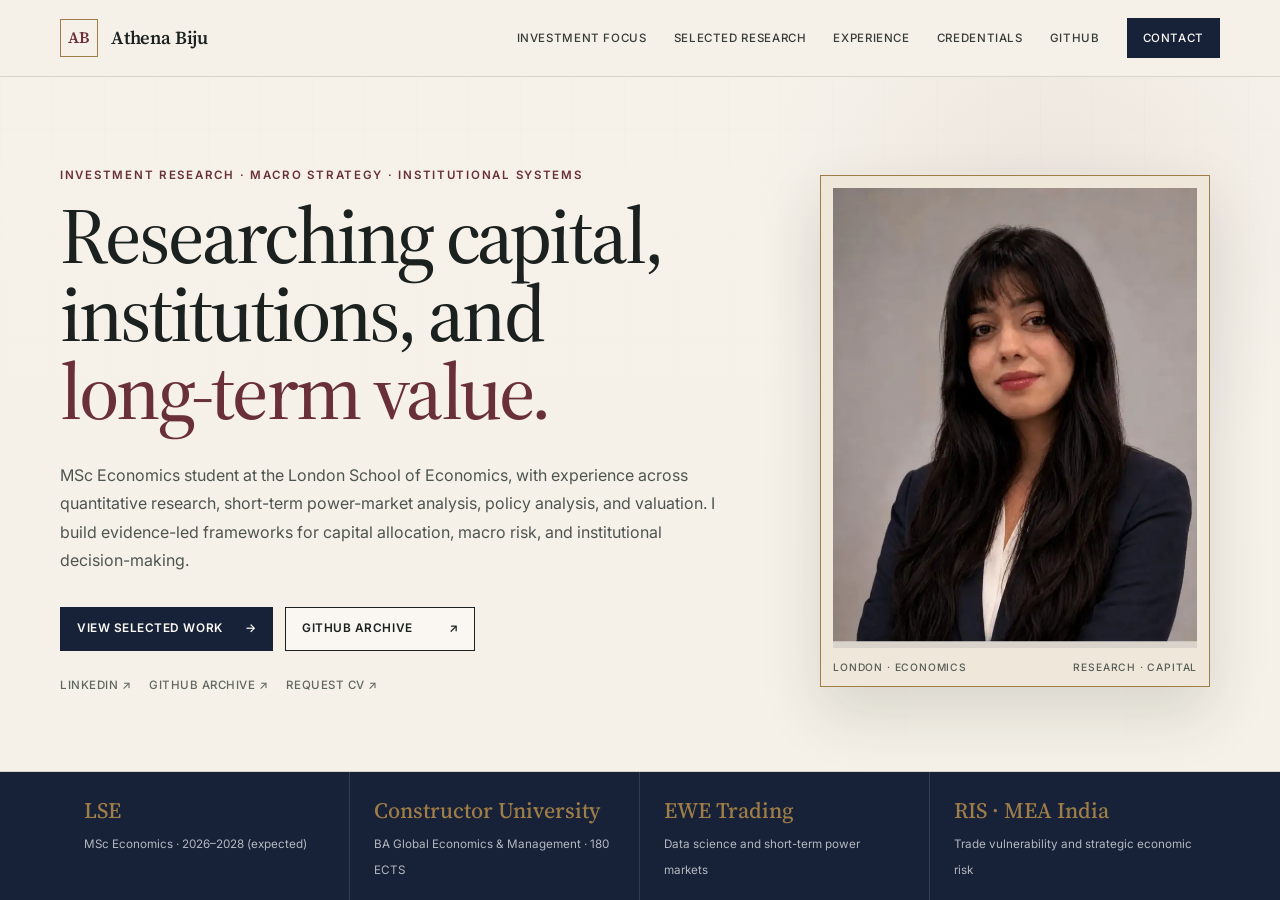
==== commit 810cb4a7: "docs: align index.html with current MSc and inspectable portfolio work" ====
--- a/index.html
+++ b/index.html
@@ -62,11 +62,11 @@
 
         const lede = doc.querySelector('.lede');
         if (lede) {
-          lede.textContent = 'Incoming MSc Economics student at the London School of Economics, with experience across quantitative research, energy trading, policy analysis, and valuation. I build evidence-led frameworks for capital allocation, macro risk, and institutional decision-making.';
+          lede.textContent = 'MSc Economics student at the London School of Economics, with experience across quantitative research, short-term power-market analysis, policy analysis, and valuation. I build evidence-led frameworks for capital allocation, macro risk, and institutional decision-making.';
         }
 
         const mandates = [
-          ['LSE', 'MSc Economics · Incoming 2026 cohort'],
+          ['LSE', 'MSc Economics · 2026–2028 (expected)'],
           ['Constructor University', 'BA Global Economics & Management · 180 ECTS'],
           ['EWE Trading', 'Data science and short-term power markets'],
           ['RIS · MEA India', 'Trade vulnerability and strategic economic risk']
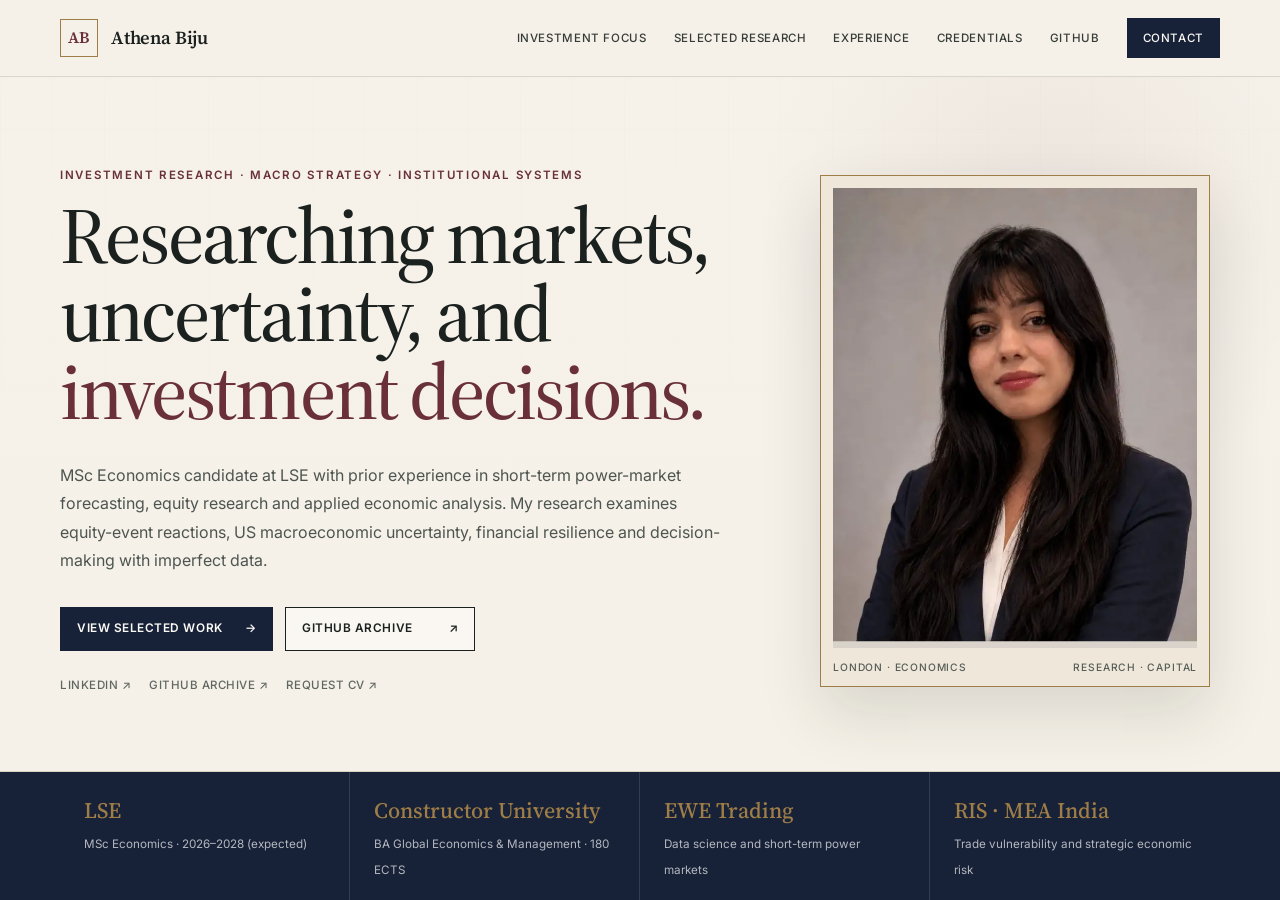
==== commit 52216fd2: "portfolio: align hero and research navigation to investment internship evidence" ====
--- a/index.html
+++ b/index.html
@@ -57,12 +57,12 @@
 
         const headline = doc.querySelector('.hero-copy h1');
         if (headline) {
-          headline.innerHTML = '<span>Researching capital,</span><span>institutions, and</span><span class="headline-accent">long-term value.</span>';
+          headline.innerHTML = '<span>Researching markets,</span><span>uncertainty, and</span><span class="headline-accent">investment decisions.</span>';
         }
 
         const lede = doc.querySelector('.lede');
         if (lede) {
-          lede.textContent = 'MSc Economics student at the London School of Economics, with experience across quantitative research, short-term power-market analysis, policy analysis, and valuation. I build evidence-led frameworks for capital allocation, macro risk, and institutional decision-making.';
+          lede.textContent = 'MSc Economics candidate at LSE with prior experience in short-term power-market forecasting, equity research and applied economic analysis. My research examines equity-event reactions, US macroeconomic uncertainty, financial resilience and decision-making with imperfect data.';
         }
 
         const mandates = [
@@ -81,19 +81,19 @@
         });
 
         const focusHeading = doc.querySelector('#focus .section-heading h2');
-        if (focusHeading) focusHeading.textContent = 'Research for capital allocation under uncertainty.';
+        if (focusHeading) focusHeading.textContent = 'Economic research for markets under uncertainty.';
 
         const focusCopy = doc.querySelector('#focus .section-heading > div:last-child p');
         if (focusCopy) {
-          focusCopy.textContent = 'My work examines what should be believed, underwritten, or challenged when information, incentives, and institutions are imperfect. That discipline is directly relevant to investment management, private capital, macro strategy, and long-horizon portfolio construction.';
+          focusCopy.textContent = 'Research questions include announcement-window abnormal returns, macro forecast uncertainty and liquidity resilience. I focus on clear assumptions, credible evaluation and what an empirical result can—and cannot—support.';
         }
 
         const workHeading = doc.querySelector('#work .section-heading h2');
-        if (workHeading) workHeading.textContent = 'Research, models, and institutional systems.';
+        if (workHeading) workHeading.textContent = 'Selected investment research and source projects.';
 
         const workCopy = doc.querySelector('#work .section-heading > div:last-child p');
         if (workCopy) {
-          workCopy.textContent = 'The projects below foreground the work with the greatest technical depth and relevance to capital markets, macroeconomic risk, and institutional decision-making. Each links directly to a public GitHub repository.';
+          workCopy.textContent = 'Start with event-driven equities, GDP–uncertainty forecasting and company financial-risk analysis. These research notes identify the data, models, limitations and source availability; further public repositories contain executable prototypes and exploratory notebooks.';
         }
 
         const experienceEyebrow = doc.querySelector('#experience .eyebrow');
